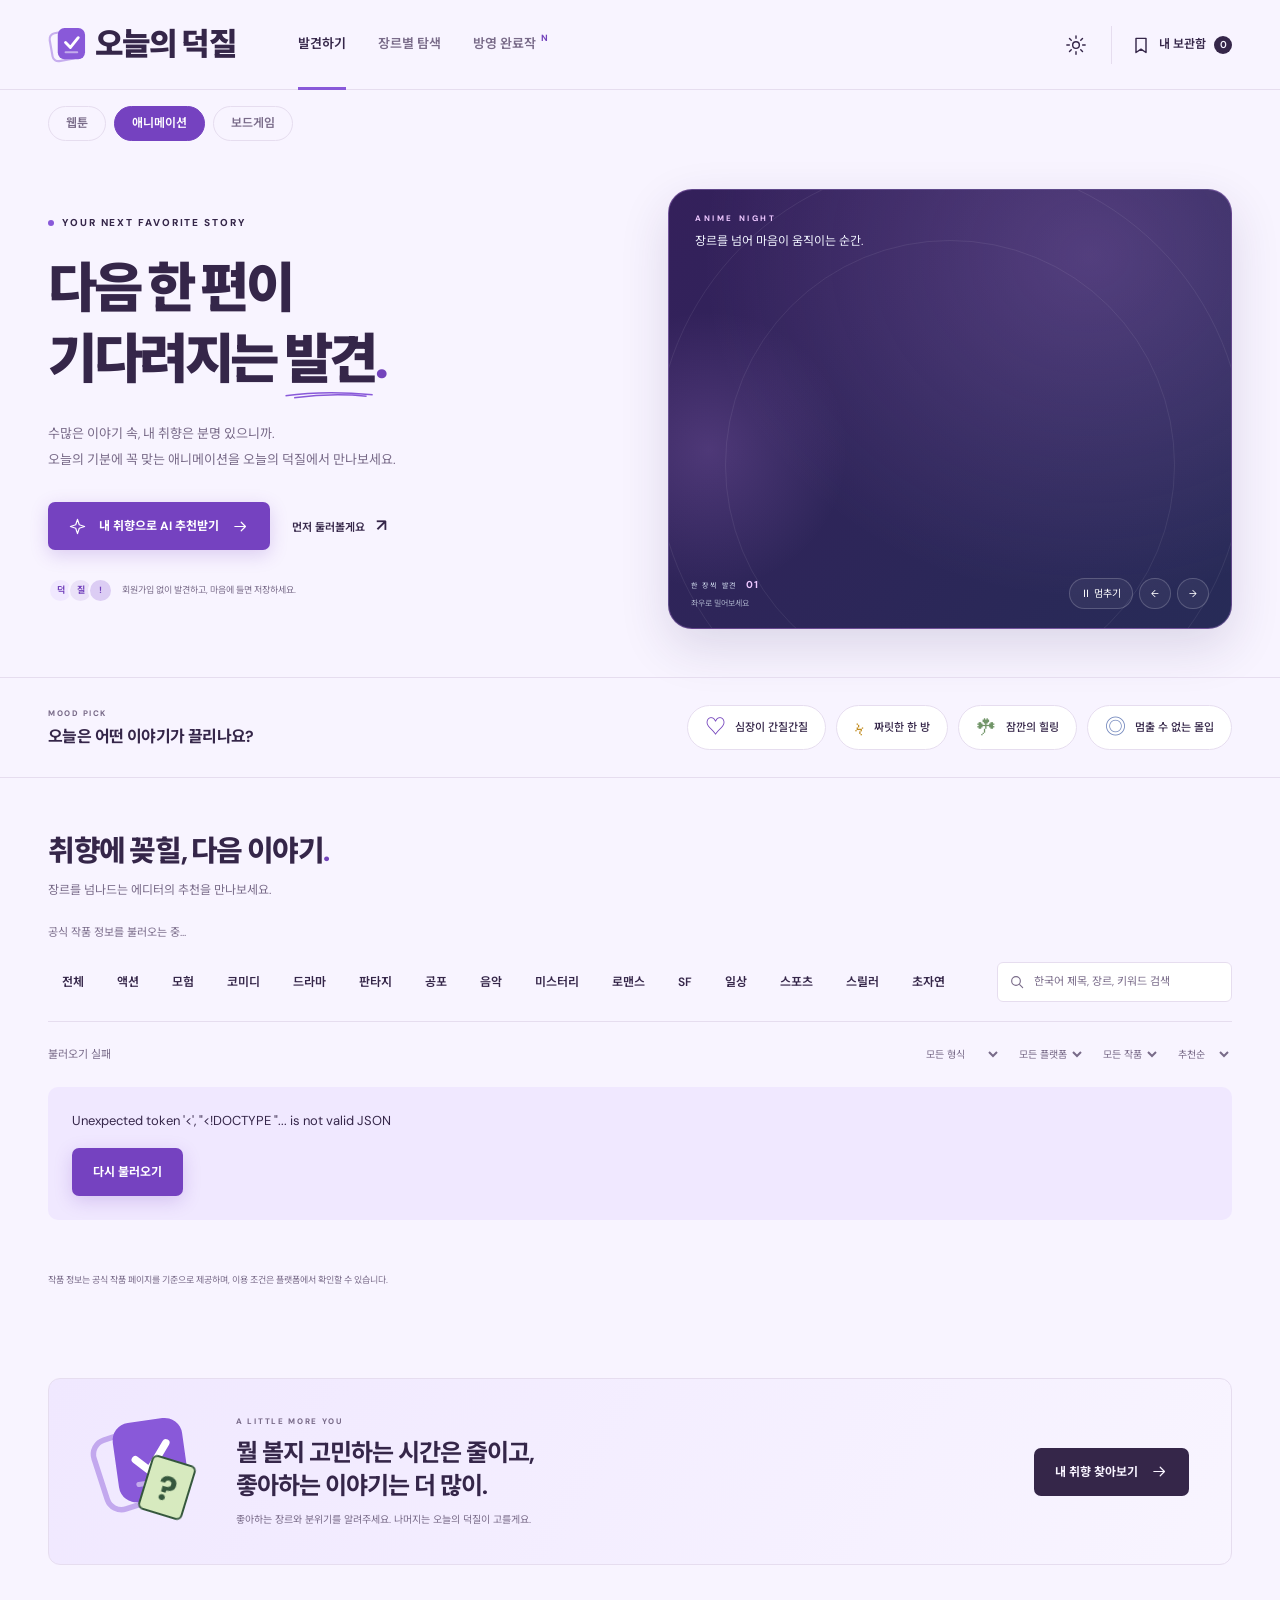
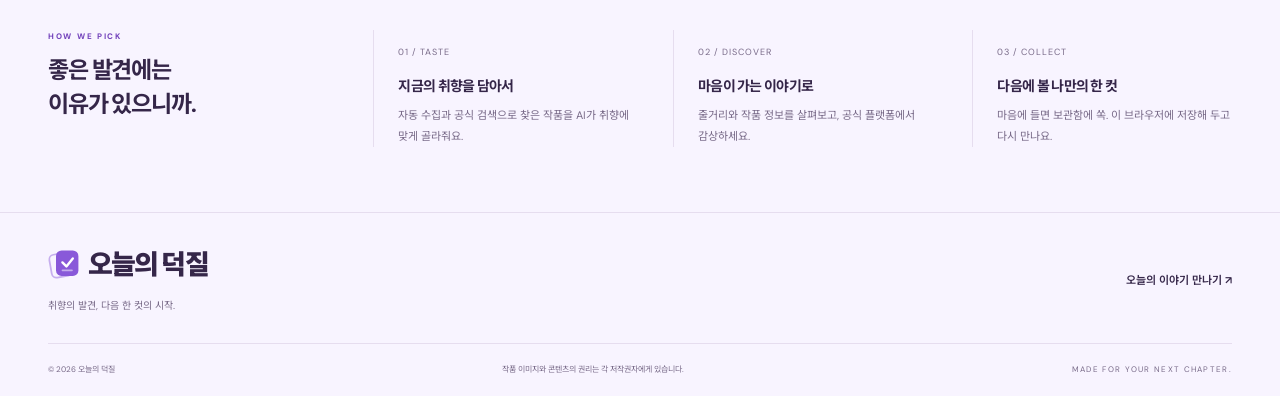
==== anime/index.html @ 4e6d6e62 "feat: launch ToonPick discovery and remove anime intro copy" ====
<!doctype html>
<html lang="ko">
  <head>
    <meta charset="UTF-8" />
    <meta name="viewport" content="width=device-width, initial-scale=1.0" />
    <meta name="theme-color" content="#f7f7f2" />
    <meta
      name="description"
      content="장르와 분위기에 맞는 애니메이션을 발견하세요. TV 시리즈·극장판 탐색과 AI 추천, 시즌 정보와 나만의 보관함까지."
    />
    <title>오늘의 덕질 — 애니메이션 추천</title>
    <link rel="icon" href="/assets/favicon.svg?v=cards" type="image/svg+xml" />
    <link rel="preconnect" href="https://fonts.googleapis.com" />
    <link rel="preconnect" href="https://fonts.gstatic.com" crossorigin />
    <link
      href="https://fonts.googleapis.com/css2?family=DM+Sans:wght@400..1000&family=Noto+Sans+KR:wght@400..900&display=swap"
      rel="stylesheet"
    />
    <link rel="stylesheet" href="/css/style.css" />
    <link rel="stylesheet" href="/css/dark-mode.css" />
    <link rel="stylesheet" href="/css/recommendation.css" />
    <link rel="stylesheet" href="/css/experience.css" />
    <script src="/js/anime.js" defer></script>
    <script src="/js/storage.js" defer></script>
    <script src="/js/api.js" defer></script>
    <script src="/js/experience.js" defer></script>
    <script src="/js/app.js" defer></script>
  </head>
  <body class="anime-page">
    <a class="skip-link" href="#featured">작품 목록으로 바로가기</a>
    <svg
      class="svg-library"
      aria-hidden="true"
      xmlns="http://www.w3.org/2000/svg"
    >
      <symbol id="icon-brand" viewBox="0 0 40 40">
        <rect x="3" y="7" width="26" height="29" rx="6" transform="rotate(-10 16 21.5)" fill="none" stroke="currentColor" stroke-width="2.2" opacity=".45" />
        <rect x="10" y="3" width="28" height="32" rx="7" fill="currentColor" />
        <path d="m18 18 5 5 8-10" fill="none" stroke="#fff" stroke-width="3" stroke-linecap="round" stroke-linejoin="round" />
        <path d="M18 28h12" fill="none" stroke="#fff" stroke-width="2" stroke-linecap="round" opacity=".5" />
      </symbol>
      <symbol id="icon-arrow" viewBox="0 0 24 24">
        <path d="M4 12h15m-6-6 6 6-6 6" />
      </symbol>
      <symbol id="icon-search" viewBox="0 0 24 24">
        <circle cx="10.5" cy="10.5" r="6.5" />
        <path d="m16 16 4.5 4.5" />
      </symbol>
      <symbol id="icon-bookmark" viewBox="0 0 24 24">
        <path d="M6 4h12v17l-6-4-6 4Z" />
      </symbol>
      <symbol id="icon-sun" viewBox="0 0 24 24">
        <circle cx="12" cy="12" r="4" />
        <path
          d="M12 1v3m0 16v3M1 12h3m16 0h3M4.2 4.2l2.1 2.1m11.4 11.4 2.1 2.1M4.2 19.8l2.1-2.1M17.7 6.3l2.1-2.1"
        />
      </symbol>
      <symbol id="icon-close" viewBox="0 0 24 24">
        <path d="m6 6 12 12M6 18 18 6" />
      </symbol>
      <symbol id="icon-spark" viewBox="0 0 24 24">
        <path d="m12 2 2.5 7.5L22 12l-7.5 2.5L12 22l-2.5-7.5L2 12l7.5-2.5Z" />
      </symbol>
    </svg>
    <header class="navbar" id="navbar">
      <div class="container nav-container">
        <a href="#hero" class="brand-logo" aria-label="오늘의 덕질 홈"
          ><svg class="brand-mark" viewBox="0 0 40 40" aria-hidden="true" focusable="false"><use href="#icon-brand" /></svg>오늘의 덕질</a
        >
        <nav class="nav-menu" id="navMenu" aria-label="주 메뉴">
          <a href="#featured" class="nav-link active" data-view="all"
            >발견하기</a
          >
          <a href="#featured" class="nav-link" data-view="genre">장르별 탐색</a>
          <a href="#featured" class="nav-link" data-view="finished"
            >방영 완료작 <span class="nav-new">N</span></a
          >
        </nav>
        <div class="nav-actions">
          <button
            class="btn-icon theme-toggle"
            id="themeToggleBtn"
            type="button"
            aria-label="다크 모드 전환"
            title="테마 전환"
          >
            <svg class="icon" id="themeIcon"><use href="#icon-sun" /></svg>
          </button>
          <button class="saved-button" id="savedPlansBtn" type="button">
            <svg class="icon"><use href="#icon-bookmark" /></svg
            ><span>내 보관함</span
            ><span id="savedCountBadge" class="saved-count">0</span>
          </button>
        </div>
      </div>
    </header>
    <nav class="container content-switch" aria-label="추천 분야">
      <a href="/" class="content-link">웹툰</a>
      <a href="/anime" class="content-link active" aria-current="page">애니메이션</a>
      <a href="/boardgames" class="content-link">보드게임</a>
    </nav>
    <main>
      <section
        class="container hero-section"
        id="hero"
        aria-labelledby="heroTitle"
      >
        <div class="hero-copy">
          <div class="eyebrow">
            <span class="small-dot"></span> YOUR NEXT FAVORITE STORY
          </div>
          <h1 id="heroTitle">
            다음 한 편이<br />기다려지는
            <span class="word-highlight"
              >발견<svg viewBox="0 0 180 15" aria-hidden="true">
                <path d="M3 9Q80-2 175 7M20 13Q95 3 163 10" /></svg></span
            ><span class="orange">.</span>
          </h1>
          <p class="hero-desc">
            수많은 이야기 속, 내 취향은 분명 있으니까.<br />오늘의 기분에 꼭
            맞는 애니메이션을 오늘의 덕질에서 만나보세요.
          </p>
          <div class="hero-cta-group">
            <button class="btn btn-primary" type="button" data-preferences>
              <svg class="icon"><use href="#icon-spark" /></svg> 내 취향으로 AI
              추천받기 <svg class="icon"><use href="#icon-arrow" /></svg>
            </button>
            <a class="text-link" href="#featured"
              >먼저 둘러볼게요 <span>↗</span></a
            >
          </div>
          <div class="hero-note">
            <span class="mini-avatars"><i>덕</i><i>질</i><i>!</i></span
            ><span>회원가입 없이 발견하고, 마음에 들면 저장하세요.</span>
          </div>
        </div>
        <div class="hero-art" aria-label="다양한 장르의 애니메이션 큐레이션">
          <span class="art-orbit orbit-one"></span
          ><span class="art-orbit orbit-two"></span>
          <div class="hero-stage-heading"><span class="hero-category" id="heroCategory">DISCOVER SOMETHING NEW</span><p id="heroTagline"></p></div>
          <div class="hero-deck" aria-live="off" role="group"></div>
          <div class="hero-controls"><span class="hero-slide-caption" aria-hidden="true">한 장씩 발견 <b id="heroSlideNumber">01</b><small>좌우로 밀어보세요</small></span><div><button type="button" id="heroPlay" aria-pressed="false">Ⅱ 멈추기</button><button type="button" id="heroPrevious" aria-label="이전 작품 한 장 보기">←</button><button type="button" id="heroNext" aria-label="다음 작품 한 장 보기">→</button></div></div>
        </div>
      </section>
      <section class="mood-section" aria-labelledby="moodTitle">
        <div class="container mood-container">
          <div>
            <span class="section-kicker">MOOD PICK</span>
            <h2 id="moodTitle">오늘은 어떤 이야기가 끌리나요?</h2>
          </div>
          <div class="mood-options" id="moodOptions">
            <button
              class="mood-chip"
              type="button"
              data-mood="설레는"
              aria-pressed="false"
            >
              <span>♡</span> 심장이 간질간질
            </button>
            <button
              class="mood-chip"
              type="button"
              data-mood="짜릿한"
              aria-pressed="false"
            >
              <span>ϟ</span> 짜릿한 한 방
            </button>
            <button
              class="mood-chip"
              type="button"
              data-mood="힐링"
              aria-pressed="false"
            >
              <span>☘</span> 잠깐의 힐링
            </button>
            <button
              class="mood-chip"
              type="button"
              data-mood="몰입되는"
              aria-pressed="false"
            >
              <span>◎</span> 멈출 수 없는 몰입
            </button>
          </div>
        </div>
      </section>
      <section
        class="container catalog-section"
        id="featured"
        aria-labelledby="catalogTitle"
      >
        <div class="section-heading">
          <div>
            <h2 id="catalogTitle">
              취향에 꽂힐, 다음 이야기<span class="orange">.</span>
            </h2>
            <p id="resultSummary">
              장르를 넘나드는 에디터의 추천을 만나보세요.
            </p>
          </div>
          <span class="editor-label" hidden
            ><svg class="icon"><use href="#icon-spark" /></svg
            ><span id="recommendationLabel"></span></span
          >
        </div>
        <p id="collectionStatus" class="collection-status" role="status">
          공식 작품 정보를 불러오는 중…
        </p>
        <div class="catalog-toolbar">
          <div
            class="genre-tabs"
            id="genreTabs"
            role="group"
            aria-label="장르 필터"
          >
            <button
              type="button"
              data-genre="전체"
              aria-pressed="true"
              class="genre-tab active"
            >
              전체
            </button>
            <button
              type="button"
              data-genre="판타지"
              aria-pressed="false"
              class="genre-tab"
            >
              판타지
            </button>
            <button
              type="button"
              data-genre="로맨스"
              aria-pressed="false"
              class="genre-tab"
            >
              로맨스
            </button>
            <button
              type="button"
              data-genre="무협"
              aria-pressed="false"
              class="genre-tab"
            >
              무협
            </button>
            <button
              type="button"
              data-genre="스릴러"
              aria-pressed="false"
              class="genre-tab"
            >
              스릴러
            </button>
            <button
              type="button"
              data-genre="일상"
              aria-pressed="false"
              class="genre-tab"
            >
              일상
            </button>
            <button
              type="button"
              data-genre="드라마"
              aria-pressed="false"
              class="genre-tab"
            >
              드라마
            </button>
            <button
              type="button"
              data-genre="스포츠"
              aria-pressed="false"
              class="genre-tab"
            >
              스포츠
            </button>
          </div>
          <form class="search-form" id="searchForm" role="search">
            <svg class="icon"><use href="#icon-search" /></svg
            ><label class="sr-only" for="searchInput"
              >한국어 제목, 장르, 키워드 검색</label
            ><input
              id="searchInput"
              type="search"
              placeholder="한국어 제목, 장르, 키워드 검색"
              maxlength="100"
              autocomplete="off"
            /><button type="submit" class="sr-only">검색</button>
          </form>
        </div>
        <div class="catalog-meta">
          <div class="filter-summary">
            <span id="resultCount" role="status">작품을 불러오는 중</span
            ><span id="activeFilter" class="active-filter" hidden></span
            ><button id="resetBtn" class="reset-button" type="button" hidden>
              초기화 ↺
            </button>
          </div>
          <div class="select-group"><label class="sr-only" for="formatSelect">작품 형식</label><select id="formatSelect"><option value="전체">모든 형식</option><option value="TV">TV 시리즈</option><option value="MOVIE">극장판</option><option value="ONA">웹 애니메이션</option><option value="OVA">OVA</option><option value="SPECIAL">스페셜</option><option value="TV_SHORT">단편 TV</option></select>
            <label class="sr-only" for="platformSelect">플랫폼</label
            ><select id="platformSelect">
              <option value="전체">모든 플랫폼</option>
            </select>
            <label class="sr-only" for="statusSelect">방영 상태</label
            ><select id="statusSelect">
              <option value="전체">모든 작품</option>
              <option value="연재">방영 중</option>
              <option value="완결">방영 완료</option>
              <option value="휴재">휴방 작품</option><option value="방영예정">방영 예정</option><option value="중단">제작 중단</option></select
            ><label class="sr-only" for="sortSelect">정렬 기준</label
            ><select id="sortSelect">
              <option value="editor">추천순</option>
              <option value="favorites">인기순</option>
              <option value="title">가나다순</option>
            </select>
          </div>
        </div>
        <div id="alertContainer" class="alert-box" role="alert" hidden>
          <p id="alertMessage"></p>
          <button id="retryBtn" class="btn btn-primary" type="button">
            다시 불러오기
          </button>
        </div>
        <div class="webtoon-grid" id="resultContainer" aria-busy="true">
          <div class="catalog-loading">
            좋은 이야기를 고르고 있어요<span class="loading-dots">...</span>
          </div>
        </div>
        <div id="emptyState" class="empty-state" hidden>
          <span>⌕</span>
          <h3>아직 찾는 이야기가 없네요</h3>
          <p>다른 키워드나 조금 더 넓은 취향으로 찾아보세요.</p>
          <button class="btn btn-outline" id="emptyResetBtn" type="button">
            전체 작품 보기 <svg class="icon"><use href="#icon-arrow" /></svg>
          </button>
        </div>
        <div class="load-more">
          <button id="loadMoreBtn" class="btn btn-outline" type="button" hidden>
            작품 더 보기
          </button>
        </div>
        <p class="catalog-footnote" id="catalogFootnote">
          작품 정보는 공식 작품 페이지를 기준으로 제공하며, 이용 조건은
          플랫폼에서 확인할 수 있습니다.
        </p>
      </section>
      <section class="container preference-banner" id="planner">
        <div class="banner-illustration" aria-hidden="true">
          <svg class="brand-mark" viewBox="0 0 40 40" aria-hidden="true" focusable="false"><use href="#icon-brand" /></svg><i>?</i>
        </div>
        <div class="banner-copy">
          <span class="section-kicker">A LITTLE MORE YOU</span>
          <h2>
            뭘 볼지 고민하는 시간은 줄이고,<br />좋아하는 이야기는 더 많이.
          </h2>
          <p>좋아하는 장르와 분위기를 알려주세요. 나머지는 오늘의 덕질이 고를게요.</p>
        </div>
        <button class="btn btn-dark" type="button" data-preferences>
          내 취향 찾아보기 <svg class="icon"><use href="#icon-arrow" /></svg>
        </button>
      </section>
      <section class="container guide-section" id="guide">
        <div class="guide-intro">
          <span class="section-kicker">HOW WE PICK</span>
          <h2>좋은 발견에는<br />이유가 있으니까.</h2>
        </div>
        <div class="guide-item">
          <span>01 / TASTE</span>
          <h3>지금의 취향을 담아서</h3>
          <p>
            자동 수집과 공식 검색으로 찾은 작품을 AI가 취향에 맞게 골라줘요.
          </p>
        </div>
        <div class="guide-item">
          <span>02 / DISCOVER</span>
          <h3>마음이 가는 이야기로</h3>
          <p>줄거리와 작품 정보를 살펴보고, 공식 플랫폼에서 감상하세요.</p>
        </div>
        <div class="guide-item">
          <span>03 / COLLECT</span>
          <h3>다음에 볼 나만의 한 컷</h3>
          <p>마음에 들면 보관함에 쏙. 이 브라우저에 저장해 두고 다시 만나요.</p>
        </div>
      </section>
    </main>
    <footer class="footer">
      <div class="container footer-top">
        <div>
          <a class="brand-logo" href="#hero"
            ><svg class="brand-mark" viewBox="0 0 40 40" aria-hidden="true" focusable="false"><use href="#icon-brand" /></svg>오늘의 덕질</a
          >
          <p>취향의 발견, 다음 한 컷의 시작.</p>
        </div>
        <a href="#featured" class="text-link">오늘의 이야기 만나기 ↗</a>
      </div>
      <div class="container footer-bottom">
        <span>© 2026 오늘의 덕질</span
        ><span>작품 이미지와 콘텐츠의 권리는 각 저작권자에게 있습니다.</span
        ><span>MADE FOR YOUR NEXT CHAPTER.</span>
      </div>
    </footer>
    <dialog class="modal-box" id="detailModal" aria-labelledby="detailTitle">
      <button
        class="modal-close btn-icon"
        type="button"
        data-close
        aria-label="상세 정보 닫기"
      >
        <svg class="icon"><use href="#icon-close" /></svg>
      </button>
      <div id="detailContent"></div>
    </dialog>
    <dialog
      class="modal-box saved-modal"
      id="savedModal"
      aria-labelledby="savedTitle"
    >
      <div class="modal-header">
        <div>
          <span class="section-kicker orange">YOUR COLLECTION</span>
          <h2 id="savedTitle">내가 고른 이야기</h2>
        </div>
        <button
          class="btn-icon"
          id="modalCloseBtn"
          type="button"
          data-close
          aria-label="보관함 닫기"
        >
          <svg class="icon"><use href="#icon-close" /></svg>
        </button>
      </div>
      <p class="modal-description">
        다음에 만날 이야기를 이 브라우저에 모아두세요.
      </p>
      <div id="savedPlansList"></div>
    </dialog>
    <dialog
      class="modal-box preference-modal"
      id="preferenceModal"
      aria-labelledby="preferenceTitle"
    >
      <div class="modal-header">
        <span class="section-kicker orange">LET'S FIND YOUR PICK</span
        ><button
          class="btn-icon"
          type="button"
          data-close
          aria-label="취향 선택 닫기"
        >
          <svg class="icon"><use href="#icon-close" /></svg>
        </button>
      </div>
      <h2 id="preferenceTitle">
        어떤 이야기를 좋아하세요<span class="orange">?</span>
      </h2>
      <p class="modal-description">
        지금 끌리는 취향을 골라주세요. 언제든 바꿀 수 있어요.
      </p>
      <form id="travelForm">
        <div class="recommendation-count">
          <label for="recommendationCount"
            >추천받을 작품 수 <span>1~18개 · 기본 6개</span></label
          >
          <input
            id="recommendationCount"
            name="count"
            type="number"
            min="1"
            max="18"
            step="1"
            value="6"
            inputmode="numeric"
            required
            aria-describedby="countHint"
          />
          <p id="countHint">
            선택한 개수만큼 취향에 맞는 작품을 고르고 같은 시리즈의 시즌 중복을 줄입니다.
          </p>
        </div>
        <fieldset><legend>작품 형식 <span>선택하지 않으면 전체</span></legend><div class="preference-options" id="preferenceFormats"></div></fieldset><fieldset><legend>찾아볼 감상 서비스</legend><div class="preference-options" id="preferencePlatforms"></div></fieldset>
        <fieldset>
          <legend>
            <b>01</b> 좋아하는 장르 <span>여러 개 선택 가능</span>
          </legend>
          <div class="preference-options" id="preferenceGenres"></div>
        </fieldset>
        <fieldset>
          <legend><b>02</b> 오늘 읽고 싶은 분위기</legend>
          <div class="preference-options">
            <label
              ><input type="radio" name="mood" value="전체" checked /><span
                >어떤 분위기든</span
              ></label
            ><label
              ><input type="radio" name="mood" value="설레는" /><span
                >♡ 설레는</span
              ></label
            ><label
              ><input type="radio" name="mood" value="짜릿한" /><span
                >ϟ 짜릿한</span
              ></label
            ><label
              ><input type="radio" name="mood" value="힐링" /><span
                >☘ 힐링</span
              ></label
            ><label
              ><input type="radio" name="mood" value="몰입되는" /><span
                >◎ 몰입되는</span
              ></label
            ><label
              ><input type="radio" name="mood" value="유쾌한" /><span
                >☺ 유쾌한</span
              ></label
            ><label
              ><input type="radio" name="mood" value="뭉클한" /><span
                >✧ 뭉클한</span
              ></label
            >
          </div>
        </fieldset>
        <fieldset>
          <legend><b>03</b> 연재를 기다리는 것도 괜찮나요?</legend>
          <div class="preference-options">
            <label
              ><input type="radio" name="status" value="전체" checked /><span
                >모든 작품이 좋아요</span
              ></label
            ><label
              ><input type="radio" name="status" value="완결" /><span
                >방영 완료작만 볼래요</span
              ></label
            >
          </div>
        </fieldset>
        <div class="preference-notes">
          <label for="preferenceNotes"
            >취향을 조금 더 알려주세요 <span>선택</span></label
          >
          <textarea
            id="preferenceNotes"
            name="notes"
            maxlength="600"
            rows="3"
            placeholder="좋아했던 작품이나 원하는 전개를 적어주세요. 예: 유쾌하지만 인물의 성장이 뚜렷한 이야기가 좋아요."
          ></textarea>
        </div>
        <p id="preferenceError" class="form-error" role="alert" hidden></p>
        <div
          id="recommendationStatus"
          class="recommendation-status"
          role="status"
          aria-live="polite"
          hidden
        >
          <div class="recommendation-status-heading">
            <span class="recommendation-spinner" aria-hidden="true"></span
            ><strong>AI가 다음 이야기를 고르고 있어요</strong
            ><span id="recommendationElapsed" aria-hidden="true">0초</span>
          </div>
          <p id="recommendationStage">
            선택한 플랫폼의 작품 정보를 확인하고 있어요.
          </p>
          <div class="recommendation-activity" aria-hidden="true">
            <span></span>
          </div>
          <p class="recommendation-wait-note">
            작품 정보 조회와 AI 분석으로 잠시 걸릴 수 있어요. 이 창을 닫아도
            추천은 계속됩니다.
          </p>
        </div>
        <button class="btn btn-primary" type="submit" id="submitBtn">
          AI로 내 취향 추천받기
          <svg class="icon"><use href="#icon-arrow" /></svg>
        </button>
        <p class="preference-note">라프텔·넷플릭스 한국 공식 목록을 기준으로 추천합니다. 시즌·더빙판·플랫폼별 항목을 포함합니다. 현재 재생 가능 여부와 이용 연령은 각 서비스에서 확인해주세요. 취향과 요청사항은 AI에 전달됩니다.</p>
      </form>
    </dialog>
    <dialog id="recommendationExperience" class="pick-loading" aria-labelledby="pickLoadingTitle" aria-describedby="pickLoadingNote">
      <div class="pick-loading-top">
        <span class="pick-loading-brand"><svg class="brand-mark" viewBox="0 0 40 40" aria-hidden="true" focusable="false"><use href="#icon-brand" /></svg>오늘의 덕질</span>
        <button type="button" class="pick-minimize" data-recommendation-minimize autofocus aria-label="로딩 팝업 작게 보기">작게 보기 <span aria-hidden="true">↘</span></button>
      </div>
      <div class="pick-scene" aria-hidden="true">
        <div class="pick-scene-webtoon" data-loading-scene="webtoon" hidden>
          <span class="comic-burst">두근!</span>
          <div class="comic-panel comic-panel-one"><span>01 / A NEW WORLD</span><svg viewBox="0 0 140 180"><circle cx="95" cy="42" r="24" fill="#ffda77"/><path d="M0 140 48 66 89 126 115 84 140 130V180H0Z" fill="#32645b"/><path d="M0 164 60 113 100 155 140 130V180H0Z" fill="#183e39"/><path d="m60 180 16-40 10 40" fill="#f7f0d9"/><path d="M72 115v34m-6-26 6-8 6 8" stroke="#f7f0d9" stroke-width="5"/></svg><b>새로운 세계</b></div>
          <div class="comic-panel comic-panel-two"><span>02 / FALL IN LOVE</span><svg viewBox="0 0 140 180"><path d="M0 115 140 55M0 155l140-60" stroke="#fbcfb7" stroke-width="28"/><path d="M26 180v-37c0-24 27-33 43-12 16-21 43-12 43 12v37" fill="#293d40"/><ellipse cx="69" cy="98" rx="29" ry="35" fill="#f5bc97"/><path d="M40 103c-9-43 16-62 40-46 20-2 27 25 18 51L86 81c-15 13-30 9-43 29Z" fill="#293d40"/><path d="m56 104 5-2m18 0 5 2" stroke="#293d40" stroke-width="3"/><path d="M64 119q6 5 12 0" fill="none" stroke="#b65b50" stroke-width="2"/></svg><b>취향 저격 예감</b></div>
          <div class="comic-panel comic-panel-three"><span>03 / THE ADVENTURE</span><svg viewBox="0 0 140 180"><path d="M0 0h140v180H0Z" fill="#29384d"/><path d="m70 85 65-70-24 84 29 50-67-20L0 165l25-68L0 36Z" fill="#f8cf65"/><path d="m79 38-28 66h24l-14 49 43-76H78Z" fill="#ed6544"/></svg><b>다음 컷이 궁금해</b></div>
          <span class="comic-bubble">이번엔 어떤 이야기?</span>
          <span class="comic-spark">✳</span>
        </div>
        <div class="pick-scene-anime" data-loading-scene="anime" hidden>
          <div class="anime-orbit anime-orbit-one"></div><div class="anime-orbit anime-orbit-two"></div>
          <span class="anime-star anime-star-one">✦</span><span class="anime-star anime-star-two">✧</span><span class="anime-star anime-star-three">✦</span>
          <div class="anime-comet"></div>
          <div class="anime-frame"><span class="anime-frame-label">오늘의 덕질 PRESENTS</span><div class="anime-sun"></div><div class="anime-horizon"></div><div class="anime-person"></div><b>NEXT<br>EPISODE<span>새로운 세계가 열리는 순간</span></b><span class="anime-timecode">▶ YOUR NEXT FAVORITE</span></div>
          <span class="anime-ticket">취향 상영관<br><b>ADMIT ONE</b></span>
        </div>
        <div class="pick-scene-boardgame" data-loading-scene="boardgame" hidden>
          <div class="board-orbit"></div>
          <div class="board-hand"><div class="board-card board-card-one"><span>01</span><b>✦</b><small>STRATEGY</small></div><div class="board-card board-card-two"><span>02</span><b>✳</b><small>TOGETHER</small></div><div class="board-card board-card-three"><span>03</span><b>◆</b><small>ONE MORE</small></div></div>
          <div class="board-die"><i></i><i></i><i></i><i></i><i></i></div>
          <div class="board-pawn"></div><div class="board-chip board-chip-one"></div><div class="board-chip board-chip-two"></div>
          <span class="board-callout">다음 한 판은?</span>
        </div>
      </div>
      <div class="pick-loading-copy">
        <p class="pick-eyebrow" id="pickLoadingEyebrow">FIND YOUR NEXT FAVORITE</p>
        <h2 id="pickLoadingTitle"><span>다음 최애를</span><span>만나는 중<span class="pick-title-dot">.</span></span></h2>
        <p class="pick-loading-message" id="pickLoadingMessage" role="status" aria-live="polite" aria-atomic="true"></p>
        <div class="pick-loading-meta"><span class="pick-live"><i aria-hidden="true"></i>AI 추천 진행 중</span><span id="pickLoadingCount"></span><span id="pickLoadingElapsed" aria-hidden="true">0초 경과</span></div>
        <div class="pick-signal" aria-hidden="true"><i></i><i></i><i></i><i></i><i></i><i></i><i></i><i></i><i></i><i></i><i></i><i></i></div>
        <p id="pickLoadingNote">AI 응답을 기다리고 있어요. 완료되면 추천 결과로 이동해요.</p>
      </div>
      <div class="pick-loading-bottom"><button type="button" id="pickMotionToggle" aria-pressed="false">Ⅱ 애니메이션 멈추기</button><span>작게 봐도 추천은 계속돼요</span></div>
    </dialog>
    <div id="recommendationFloating" class="recommendation-floating" hidden>
      <button
        type="button"
        data-recommendation-open
        aria-label="진행 중인 AI 추천 확인"
      >
        <span class="recommendation-spinner" aria-hidden="true"></span
        ><span
          ><span id="recommendationFloatingLabel">AI 추천 진행 중</span> <b id="recommendationFloatingElapsed">0초</b></span
        ><span aria-hidden="true">↗</span>
      </button>
    </div>
    <div
      id="toastContainer"
      class="toast-container"
      role="status"
      aria-live="polite"
      aria-atomic="true"
    ></div>
  </body>
</html>
---- css/style.css ----
:root {
  color-scheme: light;
  --page: #f7f7f2;
  --surface: #fff;
  --ink: #202422;
  --muted: #696e66;
  --line: #e1e3da;
  --orange: #f15a34;
  --orange-text: #c44121;
  --soft: #fff0e8;
  --navy: #243b3c;
  --font: "DM Sans", "Noto Sans KR", sans-serif;
}
.content-switch {
  display: flex;
  gap: 8px;
  padding-top: 16px;
  padding-bottom: 0;
}
.content-link {
  border: 1px solid var(--line);
  padding: 7px 17px;
  border-radius: 100px;
  color: var(--muted);
  font-size: 12px;
  font-weight: 600;
}
.content-link.active {
  background: var(--ink);
  color: var(--surface);
  border-color: var(--ink);
}
.anime-page .hero-art {
  background-color: #303d58;
}
.anime-page .hero-cover span {
  max-width: 100%;
  overflow: hidden;
  white-space: nowrap;
  text-overflow: ellipsis;
}
.anime-information {
  border: 1px solid var(--line);
  background: var(--surface);
  padding: 18px;
  border-radius: 10px;
  color: var(--muted);
  font-size: 12px;
  line-height: 1.9;
}
.anime-page .platform-directory {
  display: block;
}
.boardgame-page .platform-directory {
  display: block;
}
.boardgame-page .hero-art {
  background-color: #343d2b;
}
.boardgame-page .card-art img,
.boardgame-page .hero-cover img,
.boardgame-page .detail-cover,
.boardgame-page .saved-row img {
  object-fit: contain;
}
.boardgame-filters {
  display: flex;
  flex-wrap: wrap;
  gap: 10px;
}
.boardgame-filters label {
  display: flex;
  flex-direction: column;
  gap: 6px;
  color: var(--muted);
  font-size: 11px;
}
.boardgame-filters select {
  color: var(--ink);
  background: var(--surface);
  border: 1px solid var(--line);
  border-radius: 6px;
  padding: 9px 12px;
  font-size: 12px;
  max-width: 100%;
}
.boardgame-page .catalog-meta {
  flex-wrap: wrap;
  gap: 12px;
}
.anime-information a {
  color: var(--orange-text);
  text-decoration: underline;
}
.anime-original {
  color: var(--muted);
  font-size: 11px;
  overflow-wrap: anywhere;
}
* {
  box-sizing: border-box;
}
html {
  scroll-behavior: smooth;
  scroll-padding-top: 110px;
}
body {
  margin: 0;
  background: var(--page);
  color: var(--ink);
  font-family: var(--font);
  font-size: 14px;
  line-height: 1.6;
  word-break: keep-all;
}
button,
input,
select {
  font: inherit;
}
button,
a,
input,
select {
  -webkit-tap-highlight-color: transparent;
}
button,
a {
  touch-action: manipulation;
}
button {
  cursor: pointer;
  color: inherit;
  background: none;
  border: 0;
}
button:disabled {
  cursor: wait;
  opacity: 0.6;
}
a {
  color: inherit;
  text-decoration: none;
}
img {
  display: block;
  max-width: 100%;
  object-fit: cover;
}
h1,
h2,
h3,
p {
  margin: 0;
}
h1,
h2,
h3 {
  line-height: 1.35;
  letter-spacing: -0.05em;
}
button:focus-visible,
a:focus-visible,
input:focus-visible,
select:focus-visible {
  outline: 3px solid var(--orange);
  outline-offset: 5px;
}
[hidden] {
  display: none !important;
}
::selection {
  background: #ffb99e;
  color: #202422;
}
.container {
  width: min(1280px, calc(100% - 96px));
  margin-inline: auto;
}
.icon {
  width: 20px;
  height: 20px;
  fill: none;
  stroke: currentColor;
  stroke-width: 1.7;
  stroke-linecap: round;
  stroke-linejoin: round;
  flex-shrink: 0;
}
.svg-library {
  position: absolute;
  width: 0;
  height: 0;
  overflow: hidden;
}
.sr-only {
  position: absolute;
  width: 1px;
  height: 1px;
  margin: -1px;
  padding: 0;
  border: 0;
  overflow: hidden;
  clip: rect(0, 0, 0, 0);
  white-space: nowrap;
}
.skip-link {
  position: fixed;
  top: -80px;
  left: 16px;
  background: var(--ink);
  color: var(--surface);
  padding: 12px 24px;
  z-index: 100;
}
.skip-link:focus {
  top: 8px;
}
.orange {
  color: var(--orange-text);
}
.small-dot {
  width: 6px;
  height: 6px;
  display: inline-block;
  background: var(--orange);
  border-radius: 50%;
}
.section-kicker {
  display: block;
  font-size: 10px;
  letter-spacing: 1.7px;
  font-weight: 800;
  margin-bottom: 10px;
}
.navbar {
  height: 90px;
  border-bottom: 1px solid var(--line);
  background: var(--page);
  position: sticky;
  top: 0;
  z-index: 10;
}
.nav-container {
  display: flex;
  align-items: center;
  height: 100%;
  gap: 62px;
}
.brand-logo {
  display: inline-flex;
  align-items: center;
  font-size: 31px;
  font-weight: 1000;
  letter-spacing: -1.9px;
  line-height: 1;
  white-space: nowrap;
}
.brand-mark {
  color: var(--orange);
  font-weight: 500;
  font-size: 39px;
  margin-right: 8px;
  line-height: 1;
}
.brand-dot {
  color: var(--orange);
}
.nav-menu {
  display: flex;
  align-items: center;
  gap: 32px;
}
.nav-link {
  height: 90px;
  display: flex;
  align-items: center;
  font-size: 13px;
  font-weight: 600;
  color: var(--muted);
  position: relative;
  white-space: nowrap;
}
.nav-link:hover,
.nav-link.active {
  color: var(--ink);
}
.nav-link.active:after {
  content: "";
  height: 3px;
  position: absolute;
  bottom: 0;
  left: 0;
  right: 0;
  background: var(--orange);
}
.nav-new {
  font-size: 9px;
  color: var(--orange-text);
  margin-left: 5px;
  font-weight: 800;
  margin-top: -12px;
}
.nav-actions {
  display: flex;
  align-items: center;
  gap: 17px;
  margin-left: auto;
}
.btn-icon {
  height: 36px;
  width: 36px;
  display: inline-grid;
  place-items: center;
  border-radius: 50%;
  flex-shrink: 0;
}
.btn-icon:hover {
  background: var(--line);
}
.saved-button {
  display: flex;
  align-items: center;
  gap: 8px;
  font-size: 12px;
  font-weight: 600;
  padding: 9px 0 9px 19px;
  border-left: 1px solid var(--line);
  white-space: nowrap;
}
.saved-count {
  background: var(--ink);
  color: var(--page);
  font-size: 10px;
  min-width: 18px;
  height: 18px;
  display: grid;
  place-items: center;
  border-radius: 50%;
}
.hero-section {
  display: grid;
  grid-template-columns: 1.05fr 1fr;
  gap: 28px;
  padding-top: 48px;
  padding-bottom: 48px;
  align-items: center;
}
.hero-copy {
  padding: 15px 0;
}
.eyebrow {
  display: flex;
  align-items: center;
  gap: 8px;
  font-size: 10px;
  font-weight: 800;
  letter-spacing: 1.9px;
  margin-bottom: 23px;
}
h1 {
  font-size: clamp(39px, 4.2vw, 59px);
  font-weight: 900;
  line-height: 1.32;
  letter-spacing: -3.4px;
}
.word-highlight {
  position: relative;
  display: inline-block;
  z-index: 0;
}
.word-highlight svg {
  position: absolute;
  left: 0;
  bottom: -6px;
  width: 100%;
  height: 14px;
  stroke: var(--orange);
  stroke-width: 3;
  fill: none;
  z-index: -1;
}
.hero-desc {
  margin-top: 25px;
  font-size: 13px;
  line-height: 1.95;
  color: var(--muted);
}
.hero-cta-group {
  display: flex;
  align-items: center;
  gap: 22px;
  margin-top: 30px;
}
.btn {
  display: inline-flex;
  align-items: center;
  justify-content: center;
  gap: 13px;
  padding: 15px 21px;
  border-radius: 7px;
  font-size: 12px;
  font-weight: 700;
  line-height: 1.5;
  transition:
    background 0.18s,
    transform 0.18s;
  white-space: nowrap;
}
.btn:hover {
  transform: translateY(-2px);
}
.btn-primary {
  background: #c44121;
  color: #fff;
  box-shadow: 0 4px 0 #c8412320;
}
.btn-primary:hover {
  background: #ac371b;
}
.btn .icon {
  width: 17px;
  height: 17px;
}
.text-link {
  font-size: 11px;
  font-weight: 600;
  white-space: nowrap;
}
.text-link span {
  margin-left: 8px;
  font-size: 17px;
}
.hero-note {
  display: flex;
  align-items: center;
  gap: 9px;
  margin-top: 28px;
  color: var(--muted);
  font-size: 9px;
}
.mini-avatars {
  display: flex;
}
.mini-avatars i {
  display: grid;
  place-items: center;
  border: 2px solid var(--page);
  background: #edd0b8;
  width: 25px;
  height: 25px;
  border-radius: 50%;
  margin-left: -5px;
  font-style: normal;
  color: #674c38;
  font-size: 9px;
  font-weight: 700;
}
.mini-avatars i:first-child {
  margin-left: 0;
}
.mini-avatars i:nth-child(2) {
  background: #c9d6bf;
}
.mini-avatars i:nth-child(3) {
  background: #f3b6a1;
}
.hero-art {
  height: 403px;
  position: relative;
  overflow: hidden;
  border-radius: 15px;
  background: #253f40;
  background-image: radial-gradient(#ffffff12 0.8px, transparent 0.8px);
  background-size: 15px 15px;
}
.art-orbit {
  position: absolute;
  width: 390px;
  height: 390px;
  left: 70px;
  top: 40px;
  border: 1px solid #ffffff13;
  border-radius: 50%;
}
.orbit-two {
  width: 490px;
  height: 490px;
  left: 20px;
  top: -10px;
}
.art-label {
  position: absolute;
  top: 23px;
  left: 24px;
  font-size: 10px;
  letter-spacing: 0.5px;
  color: #d7e5de;
  display: flex;
  align-items: center;
  gap: 7px;
}
.art-label .small-dot {
  background: #b0cbaa;
}
.hero-cover {
  position: absolute;
  width: 32%;
  height: 255px;
  padding: 0;
  border-radius: 8px;
  overflow: hidden;
  box-shadow: 0 15px 40px #081e2360;
  transition: transform 0.2s;
}
.hero-cover img {
  height: 100%;
  width: 100%;
  object-position: center;
}
.hero-cover:after {
  content: "";
  position: absolute;
  inset: 55% 0 0;
  background: linear-gradient(transparent, #112128d9);
}
.hero-cover span {
  position: absolute;
  bottom: 14px;
  left: 0;
  right: 0;
  color: #fff;
  font-size: 9px;
  font-weight: 700;
  z-index: 1;
  text-align: center;
}
.cover-left {
  left: 7%;
  top: 83px;
  transform: rotate(-13deg);
}
.cover-right {
  right: 7%;
  top: 80px;
  transform: rotate(12deg);
}
.cover-front {
  width: 34%;
  height: 277px;
  left: 33%;
  top: 66px;
  transform: rotate(-3deg);
  z-index: 2;
}
.hero-cover:hover {
  transform: translateY(-8px) rotate(0deg);
  z-index: 3;
}
.art-star {
  position: absolute;
  color: #d1edaa;
  z-index: 4;
  font-size: 57px;
  line-height: 1;
}
.star-one {
  right: 19px;
  top: 38px;
  transform: rotate(10deg);
}
.star-two {
  left: 20px;
  bottom: 53px;
  font-size: 29px;
  color: #fb9475;
}
.star-three {
  left: 46%;
  top: 25px;
  font-size: 24px;
  color: #f7e7c0;
}
.art-sticker {
  position: absolute;
  right: 22px;
  bottom: 39px;
  z-index: 4;
  width: 91px;
  height: 91px;
  display: flex;
  flex-direction: column;
  justify-content: center;
  background: #d4ecb7;
  border-radius: 50%;
  text-align: center;
  transform: rotate(13deg);
  font-size: 11px;
  line-height: 1.1;
  color: #284039;
  letter-spacing: 0.5px;
}
.art-sticker b {
  font-size: 22px;
  font-weight: 900;
}
.art-caption {
  position: absolute;
  bottom: 18px;
  left: 26px;
  font-size: 8px;
  letter-spacing: 2px;
  color: #b1c7be;
}
.mood-section {
  border-top: 1px solid var(--line);
  border-bottom: 1px solid var(--line);
  padding: 27px 0;
}
.mood-container {
  display: flex;
  align-items: center;
  justify-content: space-between;
  gap: 25px;
}
.mood-container .section-kicker {
  font-size: 8px;
  color: var(--muted);
  letter-spacing: 1.5px;
  margin-bottom: 6px;
}
.mood-container h2 {
  font-size: 16px;
  letter-spacing: -0.6px;
}
.mood-options {
  display: flex;
  gap: 10px;
}
.mood-chip {
  display: flex;
  align-items: center;
  gap: 9px;
  padding: 11px 17px;
  border: 1px solid var(--line);
  border-radius: 30px;
  font-size: 11px;
  background: var(--surface);
  font-weight: 500;
  white-space: nowrap;
  transition:
    border-color 0.2s,
    background 0.2s;
}
.mood-chip span {
  font-size: 21px;
  line-height: 1;
  color: var(--orange-text);
}
.mood-chip:nth-child(2) span {
  color: #c18c20;
}
.mood-chip:nth-child(3) span {
  color: #719568;
}
.mood-chip:nth-child(4) span {
  color: #7186bc;
}
.mood-chip:hover,
.mood-chip[aria-pressed="true"] {
  background: var(--soft);
  border-color: var(--orange-text);
}
.catalog-section {
  padding-top: 54px;
  padding-bottom: 55px;
  min-height: 600px;
}
.platforms-section {
  padding-top: 38px;
}
.platforms-section .section-heading {
  margin-bottom: 20px;
}
.platforms-section h2 {
  font-size: 24px;
}
.platform-directory {
  display: grid;
  grid-template-columns: repeat(7, minmax(0, 1fr));
  gap: 9px;
}
.platform-card {
  min-width: 0;
  padding: 15px 12px;
  border: 1px solid var(--line);
  border-radius: 8px;
  background: var(--surface);
  transition: border-color 0.2s;
}
.platform-card:hover {
  border-color: var(--orange);
}
.platform-card strong {
  display: flex;
  justify-content: space-between;
  gap: 3px;
  font-size: 12px;
}
.platform-card strong span {
  color: var(--muted);
}
.platform-state,
.platform-card small {
  display: block;
  color: var(--muted);
  font-size: 9px;
  margin-top: 6px;
  line-height: 1.8;
}
.platform-state[data-status="ok"] {
  color: var(--ink);
}
.platform-mark[data-platform="kakaopage"] {
  background: #8a6800;
}
.platform-mark[data-platform="kakaowebtoon"] {
  background: #303030;
}
.platform-mark[data-platform="lezhin"] {
  background: #d73c3c;
}
.platform-mark[data-platform="ridi"],
.platform-mark[data-platform="mrblue"] {
  background: #1766aa;
}
.platform-mark[data-platform="bomtoon"] {
  background: #b33570;
}
.platform-mark[data-platform="toptoon"],
.platform-mark[data-platform="toomics"] {
  background: #bd372b;
}
.platform-mark[data-platform="bookcube"],
.platform-mark[data-platform="peanutoon"] {
  background: #845626;
}
.card-meta {
  flex-wrap: wrap;
}
@media (max-width: 1100px) {
  .platform-directory {
    grid-template-columns: repeat(4, minmax(0, 1fr));
  }
}
@media (max-width: 650px) {
  .platform-directory {
    grid-template-columns: repeat(2, minmax(0, 1fr));
  }
  .platforms-section {
    padding-top: 28px;
  }
  .platform-card {
    padding: 12px;
  }
  .select-group {
    flex-wrap: wrap;
    max-width: 55%;
    justify-content: flex-end;
  }
}
.section-heading {
  display: flex;
  align-items: center;
  justify-content: space-between;
  margin-bottom: 30px;
}
.section-heading .section-kicker {
  font-size: 9px;
  margin-bottom: 8px;
}
.section-heading h2 {
  font-size: 29px;
  font-weight: 800;
  letter-spacing: -1.4px;
}
.section-heading p {
  font-size: 12px;
  color: var(--muted);
  margin-top: 10px;
}
.editor-label {
  display: flex;
  align-items: center;
  gap: 7px;
  font-size: 10px;
  color: var(--muted);
  padding-top: 22px;
}
.editor-label .icon {
  color: var(--orange-text);
  width: 15px;
  height: 15px;
}
.catalog-toolbar {
  display: flex;
  align-items: center;
  justify-content: space-between;
  gap: 25px;
  padding-bottom: 19px;
  border-bottom: 1px solid var(--line);
}
.collection-status {
  font-size: 11px;
  color: var(--muted);
  line-height: 1.8;
  margin: -8px 0 20px;
}
.load-more {
  text-align: center;
  margin-top: 28px;
}
.load-more:has(button[hidden]) {
  display: none;
}
.genre-tabs {
  display: flex;
  gap: 5px;
  overflow-x: auto;
  scrollbar-width: none;
}
.genre-tab {
  font-size: 12px;
  font-weight: 600;
  padding: 8px 14px;
  border-radius: 6px;
  white-space: nowrap;
}
.genre-tab:hover {
  background: var(--line);
}
.genre-tab.active {
  background: var(--ink);
  color: var(--page);
}
.search-form {
  display: flex;
  align-items: center;
  border: 1px solid var(--line);
  border-radius: 6px;
  padding: 9px 11px;
  gap: 7px;
  background: var(--surface);
  width: 235px;
  flex-shrink: 0;
}
.search-form .icon {
  width: 16px;
  height: 16px;
  color: var(--muted);
}
.search-form input {
  border: 0;
  outline: 0;
  background: transparent;
  width: 100%;
  min-width: 0;
  font-size: 11px;
  color: var(--ink);
}
.search-form input::placeholder {
  color: var(--muted);
}
.search-form:focus-within {
  outline: 2px solid var(--orange);
  outline-offset: 2px;
}
.catalog-meta {
  display: flex;
  align-items: center;
  justify-content: space-between;
  gap: 12px;
  padding: 20px 0;
}
.filter-summary {
  display: flex;
  align-items: center;
  flex-wrap: wrap;
  gap: 10px;
  font-size: 11px;
  color: var(--muted);
}
#resultCount b {
  color: var(--ink);
}
.active-filter {
  color: var(--orange-text);
  font-size: 10px;
}
.reset-button {
  font-size: 10px;
  color: var(--muted);
  text-decoration: underline;
  text-underline-offset: 3px;
}
.select-group {
  display: flex;
  gap: 12px;
  flex-shrink: 0;
}
.select-group select {
  border: 0;
  background: transparent;
  color: var(--muted);
  font-size: 10px;
  padding: 5px 2px;
  cursor: pointer;
}
.webtoon-grid {
  display: grid;
  grid-template-columns: repeat(6, minmax(0, 1fr));
  gap: 30px 20px;
}
.webtoon-card {
  min-width: 0;
}
.card-art {
  position: relative;
  aspect-ratio: 3/4;
  overflow: hidden;
  border-radius: 9px;
  background: var(--line);
}
.card-cover-button {
  padding: 0;
  width: 100%;
  height: 100%;
  display: block;
}
.card-cover-button img {
  width: 100%;
  height: 100%;
  transition: transform 0.3s;
}
.card-cover-button:hover img {
  transform: scale(1.05);
}
.card-save {
  position: absolute;
  right: 8px;
  top: 8px;
  width: 30px;
  height: 30px;
  display: grid;
  place-items: center;
  border-radius: 50%;
  background: #fffdf9e8;
  color: #32413a;
  box-shadow: 0 2px 8px #0001;
}
.card-save .icon {
  width: 15px;
  height: 15px;
}
.card-save[aria-pressed="true"] {
  background: var(--orange);
  color: #fff;
}
.card-save[aria-pressed="true"] .icon {
  fill: currentColor;
}
.card-label {
  position: absolute;
  bottom: 9px;
  left: 9px;
  color: #fff;
  background: #263a33e8;
  border: 1px solid #ffffff30;
  border-radius: 3px;
  padding: 3px 6px;
  font-size: 8px;
  letter-spacing: 0.6px;
  pointer-events: none;
}
.card-title {
  padding: 12px 0 0;
  text-align: left;
  font-size: 14px;
  letter-spacing: -0.5px;
  font-weight: 800;
  line-height: 1.5;
  display: block;
  max-width: 100%;
}
.card-title:hover {
  color: var(--orange-text);
}
.card-author {
  font-size: 10px;
  color: var(--muted);
  white-space: nowrap;
  overflow: hidden;
  text-overflow: ellipsis;
  margin-top: 3px;
}
.card-meta {
  display: flex;
  align-items: center;
  gap: 6px;
  font-size: 9px;
  margin-top: 8px;
  color: var(--muted);
}
.platform-mark {
  background: #03c75a;
  color: #fff;
  font-weight: 900;
  width: 13px;
  height: 13px;
  display: inline-grid;
  place-items: center;
  font-size: 8px;
  border-radius: 3px;
}
.meta-divider {
  height: 8px;
  width: 1px;
  background: var(--line);
}
.card-tags {
  display: flex;
  gap: 4px;
  flex-wrap: wrap;
  margin-top: 7px;
}
.card-tags span {
  font-size: 9px;
  color: var(--muted);
}
.card-tags span + span:before {
  content: "·";
  padding-right: 4px;
}
.catalog-footnote {
  font-size: 9px;
  color: var(--muted);
  margin-top: 32px;
  line-height: 1.8;
}
.catalog-loading {
  grid-column: 1/-1;
  text-align: center;
  padding: 80px 0;
  color: var(--muted);
}
.loading-dots {
  color: var(--orange-text);
}
.empty-state {
  text-align: center;
  padding: 60px 16px;
}
.empty-state > span {
  font-size: 60px;
  line-height: 1;
  color: var(--orange-text);
}
.empty-state h3 {
  font-size: 21px;
  margin-top: 14px;
}
.empty-state p {
  color: var(--muted);
  font-size: 12px;
  margin: 12px 0 22px;
}
.btn-outline {
  border: 1px solid var(--line);
  background: var(--surface);
}
.alert-box {
  padding: 24px;
  background: var(--soft);
  border-radius: 10px;
  margin-bottom: 20px;
}
.alert-box p {
  margin-bottom: 16px;
  font-size: 13px;
}
.preference-banner {
  display: flex;
  align-items: center;
  gap: 30px;
  border-radius: 12px;
  padding: 35px 42px;
  background: #edeee4;
  position: relative;
  overflow: hidden;
}
.banner-illustration {
  position: relative;
  width: 115px;
  height: 115px;
  flex-shrink: 0;
}
.banner-illustration > span {
  font-size: 133px;
  line-height: 0.9;
  color: var(--orange-text);
  position: absolute;
  left: -5px;
  top: 0;
  transform: rotate(10deg);
}
.banner-illustration i {
  position: absolute;
  display: grid;
  place-items: center;
  width: 46px;
  height: 57px;
  left: 53px;
  top: 45px;
  background: #d7eabf;
  color: #35573d;
  font-size: 35px;
  font-style: normal;
  border: 2px solid #35573d;
  border-radius: 6px;
  transform: rotate(17deg);
  font-weight: 900;
}
.banner-copy .section-kicker {
  font-size: 8px;
  color: var(--muted);
  margin-bottom: 9px;
}
.banner-copy h2 {
  font-size: 24px;
  letter-spacing: -1px;
}
.banner-copy p {
  font-size: 10px;
  color: var(--muted);
  margin-top: 10px;
}
.btn-dark {
  background: var(--ink);
  color: var(--page);
  margin-left: auto;
}
.guide-section {
  display: grid;
  grid-template-columns: 1.1fr 1fr 1fr 1fr;
  gap: 40px;
  padding: 65px 0;
}
.guide-intro .section-kicker {
  font-size: 8px;
  color: var(--orange-text);
}
.guide-intro h2 {
  font-size: 23px;
  line-height: 1.5;
}
.guide-item {
  padding: 9px 0 0 24px;
  border-left: 1px solid var(--line);
}
.guide-item > span {
  font-size: 9px;
  letter-spacing: 1px;
  color: var(--muted);
}
.guide-item h3 {
  font-size: 14px;
  margin-top: 15px;
}
.guide-item p {
  font-size: 11px;
  color: var(--muted);
  line-height: 1.9;
  margin-top: 10px;
}
.footer {
  border-top: 1px solid var(--line);
  padding: 35px 0 21px;
}
.footer-top {
  display: flex;
  align-items: center;
  justify-content: space-between;
  padding-bottom: 29px;
}
.footer-top .brand-logo {
  font-size: 27px;
}
.footer-top .brand-mark {
  font-size: 32px;
}
.footer-top p {
  font-size: 10px;
  color: var(--muted);
  margin-top: 11px;
}
.footer-top > .text-link {
  font-size: 11px;
}
.footer-bottom {
  border-top: 1px solid var(--line);
  padding-top: 19px;
  display: flex;
  gap: 20px;
  justify-content: space-between;
  font-size: 8px;
  color: var(--muted);
}
.footer-bottom span:last-child {
  letter-spacing: 1.3px;
}
body:has(dialog[open]) {
  overflow: hidden;
}
dialog {
  color: var(--ink);
  background: var(--surface);
  border: 1px solid var(--line);
  padding: 34px;
  border-radius: 17px;
  max-width: min(680px, calc(100vw - 32px));
  max-height: calc(100dvh - 48px);
  width: 100%;
  box-shadow: 0 30px 100px #0003;
}
dialog::backdrop {
  background: #1526258c;
  backdrop-filter: blur(5px);
}
.modal-close {
  position: absolute;
  right: 13px;
  top: 13px;
  background: var(--surface);
  z-index: 2;
}
.modal-header {
  display: flex;
  align-items: center;
  justify-content: space-between;
  gap: 15px;
}
.modal-header .section-kicker {
  margin: 0;
}
.modal-header h2 {
  font-size: 26px;
  margin-top: 10px;
}
.modal-description {
  font-size: 12px;
  color: var(--muted);
  margin-top: 12px;
  margin-bottom: 25px;
}
.preference-modal > h2 {
  font-size: 27px;
  margin-top: 24px;
}
.preference-modal fieldset {
  border: 0;
  padding: 0;
  margin: 0 0 24px;
}
.preference-modal legend {
  font-size: 13px;
  font-weight: 700;
  margin-bottom: 13px;
}
.preference-modal legend b {
  color: var(--orange-text);
  font-size: 11px;
  margin-right: 8px;
}
.preference-modal legend span {
  font-size: 10px;
  font-weight: 400;
  color: var(--muted);
  margin-left: 8px;
}
.preference-options {
  display: flex;
  flex-wrap: wrap;
  gap: 7px;
}
.preference-options label {
  position: relative;
  cursor: pointer;
}
.preference-options input {
  position: absolute;
  opacity: 0;
  width: 100%;
  height: 100%;
  margin: 0;
  cursor: pointer;
}
.preference-options label > span {
  display: block;
  padding: 9px 13px;
  border: 1px solid var(--line);
  border-radius: 6px;
  font-size: 11px;
}
.preference-options input:checked + span {
  background: var(--soft);
  border-color: var(--orange-text);
  color: var(--orange-text);
}
.preference-options input:focus-visible + span {
  outline: 3px solid var(--orange);
  outline-offset: 3px;
}
#travelForm > .btn {
  width: 100%;
}
.preference-notes {
  margin-bottom: 22px;
}
.preference-notes label {
  display: block;
  font-size: 12px;
  font-weight: 700;
  margin-bottom: 10px;
}
.preference-notes label span {
  color: var(--muted);
  font-size: 10px;
  font-weight: 400;
  margin-left: 8px;
}
.preference-notes textarea {
  display: block;
  width: 100%;
  resize: vertical;
  min-height: 80px;
  max-height: 200px;
  padding: 12px;
  border: 1px solid var(--line);
  border-radius: 7px;
  background: var(--page);
  color: var(--ink);
  font: inherit;
  font-size: 12px;
  line-height: 1.8;
}
.preference-notes textarea:focus-visible {
  outline: 2px solid var(--orange);
  outline-offset: 2px;
}
.preference-notes textarea::placeholder {
  color: var(--muted);
}
.recommendation-status {
  font-size: 11px;
  color: var(--muted);
  padding: 12px;
  background: var(--page);
  border-radius: 7px;
  margin-bottom: 14px;
  border: 1px solid var(--line);
}
.recommendation-status-heading {
  display: flex;
  align-items: center;
  gap: 10px;
  color: var(--ink);
  flex-wrap: wrap;
}
.recommendation-status-heading strong {
  flex: 1;
  min-width: 150px;
}
.recommendation-status p {
  margin: 12px 0;
  line-height: 1.8;
}
.recommendation-spinner {
  width: 20px;
  height: 20px;
  flex: 0 0 20px;
  border: 2px solid var(--line);
  border-top-color: var(--orange);
  border-radius: 50%;
  animation: recommendation-spin 0.8s linear infinite;
}
.recommendation-activity {
  height: 4px;
  overflow: hidden;
  background: var(--line);
  border-radius: 8px;
}
.recommendation-activity span {
  display: block;
  width: 35%;
  height: 100%;
  background: var(--orange);
  border-radius: inherit;
  animation: recommendation-slide 1.8s ease-in-out infinite alternate;
}
.recommendation-status .recommendation-wait-note {
  font-size: 10px;
  margin-bottom: 0;
}
.recommendation-count {
  display: grid;
  grid-template-columns: 1fr 80px;
  align-items: center;
  gap: 10px;
  margin: 24px 0;
}
.recommendation-count label {
  font-size: 14px;
  font-weight: 700;
}
.recommendation-count label span {
  display: block;
  font-size: 11px;
  color: var(--muted);
  font-weight: 400;
  margin-top: 5px;
}
.recommendation-count input {
  width: 100%;
  padding: 10px;
  border: 1px solid var(--line);
  border-radius: 6px;
  background: var(--surface);
  color: var(--ink);
  font: inherit;
}
.recommendation-count p {
  grid-column: 1 / -1;
  color: var(--muted);
  font-size: 11px;
  line-height: 1.7;
}
.recommendation-floating {
  position: fixed;
  bottom: 24px;
  right: 24px;
  max-width: calc(100vw - 32px);
  z-index: 100;
}
.recommendation-floating button {
  display: flex;
  align-items: center;
  gap: 14px;
  padding: 16px 20px;
  color: var(--ink);
  background: var(--surface);
  border: 1px solid var(--orange);
  border-radius: 12px;
  box-shadow: 0 6px 30px #0002;
  font: inherit;
  font-size: 12px;
  cursor: pointer;
}
.recommendation-floating b {
  display: block;
  margin-top: 4px;
  color: var(--muted);
  font-size: 10px;
  font-weight: 400;
}
@keyframes recommendation-spin {
  to {
    transform: rotate(360deg);
  }
}
@keyframes recommendation-slide {
  from {
    transform: translateX(-60%);
  }
  to {
    transform: translateX(245%);
  }
}
@media (prefers-reduced-motion: reduce) {
  .recommendation-spinner,
  .recommendation-activity span {
    animation: none;
  }
}
.card-reason {
  margin-top: 12px;
  padding: 11px;
  border-left: 2px solid var(--orange);
  background: var(--soft);
  font-size: 11px;
  line-height: 1.85;
  color: var(--ink);
  overflow-wrap: anywhere;
}
.card-reason b {
  display: block;
  color: var(--orange-text);
  font-size: 9px;
  margin-bottom: 5px;
}
.preference-note {
  font-size: 10px;
  color: var(--muted);
  text-align: center;
  margin-top: 13px;
}
.form-error {
  color: var(--orange-text);
  font-size: 12px;
  margin-bottom: 12px;
}
.detail-layout {
  display: grid;
  grid-template-columns: 180px 1fr;
  gap: 27px;
}
.detail-cover {
  width: 180px;
  aspect-ratio: 3/4;
  border-radius: 9px;
}
.detail-copy {
  padding-top: 8px;
}
.detail-copy h2 {
  font-size: 27px;
  line-height: 1.4;
  margin: 8px 0;
}
.detail-author {
  font-size: 12px;
  color: var(--muted);
}
.detail-chips {
  display: flex;
  flex-wrap: wrap;
  gap: 6px;
  margin: 16px 0;
}
.detail-chips span {
  font-size: 10px;
  background: var(--page);
  border: 1px solid var(--line);
  padding: 3px 8px;
  border-radius: 4px;
}
.detail-description {
  font-size: 13px;
  color: var(--muted);
  line-height: 1.95;
  white-space: pre-line;
  margin-top: 25px;
}
.detail-actions {
  display: flex;
  align-items: center;
  gap: 10px;
  margin-top: 24px;
}
.detail-actions .btn {
  flex: 1;
}
.detail-source {
  font-size: 9px;
  color: var(--muted);
  line-height: 1.9;
  margin-top: 20px;
}
.saved-row {
  display: flex;
  gap: 16px;
  align-items: center;
  border-top: 1px solid var(--line);
  padding: 17px 0;
}
.saved-row img {
  width: 52px;
  height: 68px;
  border-radius: 5px;
}
.saved-row > button:first-child {
  padding: 0;
  flex-shrink: 0;
}
.saved-row-copy {
  flex: 1;
  min-width: 0;
}
.saved-row-copy button {
  padding: 0;
  font-size: 14px;
  font-weight: 700;
  text-align: left;
}
.saved-row-copy p {
  font-size: 10px;
  color: var(--muted);
  margin-top: 3px;
}
.saved-row .remove-button {
  font-size: 10px;
  color: var(--muted);
  text-decoration: underline;
  text-underline-offset: 3px;
  padding: 8px;
}
.toast-container {
  position: fixed;
  bottom: 28px;
  left: 50%;
  transform: translateX(-50%);
  padding: 12px 20px;
  border-radius: 8px;
  background: var(--ink);
  color: var(--page);
  font-size: 12px;
  z-index: 100;
  box-shadow: 0 5px 30px #0002;
  pointer-events: none;
  max-width: calc(100vw - 32px);
  text-align: center;
}
.toast-container:empty {
  display: none;
}
@media (min-width: 1550px) {
  .hero-section {
    padding-top: 60px;
    padding-bottom: 60px;
    gap: 65px;
  }
  .hero-art {
    height: 425px;
  }
  .hero-cover {
    height: 275px;
  }
  .cover-front {
    height: 300px;
  }
  .hero-copy {
    padding-left: 5px;
  }
}
@media (max-width: 1190px) {
  .container {
    width: calc(100% - 64px);
  }
  .nav-container {
    gap: 36px;
  }
  .nav-menu {
    gap: 22px;
  }
  .hero-art {
    height: 377px;
  }
  .hero-cover {
    height: 232px;
    top: 82px;
  }
  .cover-front {
    height: 255px;
    top: 67px;
  }
  .hero-cta-group {
    gap: 15px;
  }
  .hero-cta-group .btn {
    padding: 14px 15px;
    gap: 8px;
  }
  .hero-cta-group .text-link {
    font-size: 10px;
  }
  .mood-options {
    gap: 7px;
  }
  .mood-chip {
    padding: 10px 12px;
    font-size: 10px;
  }
  .mood-container h2 {
    font-size: 14px;
  }
  .catalog-toolbar {
    gap: 12px;
  }
  .genre-tab {
    padding: 8px 10px;
    font-size: 11px;
  }
  .search-form {
    width: 205px;
  }
  .webtoon-grid {
    gap: 26px 16px;
  }
  .preference-banner {
    padding: 30px;
  }
  .banner-copy h2 {
    font-size: 21px;
  }
  .guide-section {
    gap: 22px;
  }
}
@media (max-width: 960px) {
  .nav-container {
    gap: 25px;
  }
  .brand-logo {
    font-size: 28px;
  }
  .brand-mark {
    font-size: 33px;
  }
  .nav-menu {
    gap: 18px;
  }
  .nav-link {
    font-size: 11px;
  }
  .saved-button {
    padding-left: 13px;
  }
  .nav-actions {
    gap: 7px;
  }
  .hero-section {
    gap: 25px;
  }
  .hero-art {
    height: 355px;
  }
  .hero-cover {
    height: 218px;
    top: 79px;
  }
  .cover-front {
    height: 241px;
    top: 60px;
  }
  .art-sticker {
    width: 70px;
    height: 70px;
    font-size: 9px;
    right: 12px;
    bottom: 32px;
  }
  .art-sticker b {
    font-size: 17px;
  }
  .art-label {
    font-size: 8px;
    left: 16px;
  }
  .art-caption {
    font-size: 6px;
    letter-spacing: 1.2px;
    left: 18px;
  }
  .hero-note {
    font-size: 8px;
  }
  .hero-cta-group {
    align-items: flex-start;
    flex-direction: column;
    gap: 10px;
  }
  .hero-desc {
    font-size: 12px;
  }
  .hero-note {
    margin-top: 19px;
  }
  .mood-container {
    align-items: flex-start;
    flex-direction: column;
    gap: 16px;
  }
  .mood-options {
    width: 100%;
    gap: 10px;
  }
  .mood-chip {
    flex: 1;
    justify-content: center;
    padding: 12px 9px;
    font-size: 11px;
  }
  .webtoon-grid {
    grid-template-columns: repeat(4, minmax(0, 1fr));
  }
  .catalog-toolbar {
    flex-wrap: wrap;
  }
  .genre-tabs {
    width: 100%;
  }
  .search-form {
    width: 100%;
  }
  .catalog-toolbar {
    padding-bottom: 15px;
  }
  .genre-tab {
    padding: 9px 14px;
  }
  .editor-label {
    font-size: 9px;
  }
  .banner-illustration {
    width: 90px;
    transform: scale(0.85);
    transform-origin: left center;
  }
  .preference-banner {
    gap: 10px;
  }
  .banner-copy h2 {
    font-size: 19px;
  }
  .banner-copy p {
    max-width: 250px;
    font-size: 10px;
  }
  .preference-banner > .btn {
    font-size: 11px;
    padding: 14px;
  }
  .guide-section {
    grid-template-columns: 1fr 1fr;
    gap: 30px;
  }
  .guide-intro h2 br {
    display: none;
  }
  .guide-intro {
    align-self: center;
  }
  .footer-bottom span:last-child {
    display: none;
  }
}
@media (max-width: 650px) {
  html {
    scroll-padding-top: 105px;
  }
  .container {
    width: calc(100% - 36px);
  }
  .navbar {
    height: 102px;
  }
  .nav-container {
    height: 59px;
    gap: 8px;
    position: relative;
  }
  .brand-logo {
    font-size: 26px;
  }
  .brand-mark {
    font-size: 31px;
  }
  .nav-menu {
    position: absolute;
    top: 59px;
    height: 43px;
    left: 0;
    gap: 27px;
    width: 100%;
  }
  .nav-link {
    height: 43px;
    font-size: 11px;
  }
  .nav-actions {
    gap: 8px;
  }
  .saved-button {
    border: 0;
    padding: 4px;
    font-size: 10px;
    gap: 5px;
  }
  .saved-button > span:not(.saved-count) {
    display: none;
  }
  .saved-button .icon {
    width: 19px;
  }
  .btn-icon {
    height: 32px;
    width: 32px;
  }
  .hero-section {
    display: flex;
    flex-direction: column;
    gap: 27px;
    padding-top: 32px;
    padding-bottom: 28px;
  }
  .hero-copy {
    padding: 0;
    width: 100%;
  }
  .eyebrow {
    font-size: 8px;
    margin-bottom: 14px;
    letter-spacing: 1.6px;
  }
  h1 {
    font-size: 40px;
    letter-spacing: -2.5px;
    line-height: 1.3;
  }
  .hero-desc {
    font-size: 12px;
    margin-top: 20px;
    line-height: 1.9;
  }
  .hero-cta-group {
    flex-direction: row;
    align-items: center;
    margin-top: 23px;
    gap: 18px;
  }
  .hero-cta-group .btn {
    font-size: 11px;
    padding: 13px 14px;
  }
  .hero-cta-group .btn .icon:first-child {
    display: none;
  }
  .hero-cta-group .text-link {
    font-size: 10px;
  }
  .hero-note {
    margin-top: 18px;
    font-size: 8px;
  }
  .hero-art {
    width: 100%;
    height: 315px;
    border-radius: 11px;
  }
  .hero-cover {
    height: 204px;
    top: 68px;
    left: 9%;
  }
  .cover-right {
    left: auto;
    right: 9%;
  }
  .cover-front {
    height: 226px;
    left: 33%;
    top: 48px;
  }
  .hero-cover span {
    font-size: 8px;
  }
  .art-label {
    top: 15px;
    font-size: 9px;
  }
  .star-one {
    font-size: 44px;
    top: 25px;
    right: 15px;
  }
  .star-two {
    bottom: 28px;
  }
  .star-three {
    top: 14px;
  }
  .art-sticker {
    right: 14px;
    bottom: 25px;
  }
  .art-caption {
    bottom: 12px;
    font-size: 7px;
  }
  .mood-section {
    padding: 23px 0;
  }
  .mood-container {
    gap: 16px;
  }
  .mood-container h2 {
    font-size: 16px;
  }
  .mood-options {
    display: grid;
    grid-template-columns: 1fr 1fr;
    gap: 8px;
  }
  .mood-chip {
    font-size: 10px;
    padding: 10px;
  }
  .mood-container .section-kicker {
    font-size: 7px;
  }
  .catalog-section {
    padding-top: 35px;
    padding-bottom: 32px;
  }
  .section-heading {
    margin-bottom: 22px;
  }
  .section-heading h2 {
    font-size: 24px;
    letter-spacing: -1.3px;
  }
  .section-heading p {
    font-size: 11px;
    max-width: 290px;
  }
  .section-heading .section-kicker {
    font-size: 8px;
  }
  .editor-label {
    display: none;
  }
  .genre-tabs {
    gap: 3px;
    margin-right: -18px;
    width: calc(100% + 18px);
    padding-right: 18px;
  }
  .genre-tab {
    padding: 8px 12px;
    font-size: 11px;
  }
  .catalog-toolbar {
    gap: 12px;
  }
  .search-form {
    padding: 10px 12px;
  }
  .search-form input {
    font-size: 12px;
  }
  .catalog-meta {
    padding: 15px 0;
    align-items: flex-start;
  }
  .select-group {
    gap: 3px;
  }
  .select-group select {
    font-size: 9px;
  }
  .filter-summary {
    font-size: 10px;
    gap: 5px;
    max-width: 55%;
  }
  .active-filter {
    font-size: 9px;
    width: 100%;
  }
  .webtoon-grid {
    grid-template-columns: repeat(2, minmax(0, 1fr));
    gap: 24px 14px;
  }
  .card-art {
    border-radius: 7px;
  }
  .card-title {
    font-size: 14px;
    padding-top: 10px;
  }
  .card-author {
    font-size: 10px;
  }
  .card-meta {
    font-size: 9px;
    margin-top: 7px;
  }
  .card-tags {
    margin-top: 5px;
  }
  .catalog-footnote {
    font-size: 8px;
    margin-top: 26px;
  }
  .preference-banner {
    flex-wrap: wrap;
    padding: 26px 22px;
    gap: 15px;
  }
  .banner-illustration {
    width: 66px;
    height: 85px;
    transform: scale(0.65);
    margin-right: -6px;
  }
  .banner-copy {
    flex: 1;
  }
  .banner-copy h2 {
    font-size: 17px;
    letter-spacing: -0.8px;
  }
  .banner-copy p {
    font-size: 10px;
    line-height: 1.8;
    margin-top: 10px;
  }
  .banner-copy .section-kicker {
    font-size: 7px;
  }
  .preference-banner > .btn {
    margin: 0;
    width: 100%;
    font-size: 11px;
    padding: 13px;
  }
  .guide-section {
    grid-template-columns: 1fr;
    padding: 36px 0;
    gap: 24px;
  }
  .guide-intro h2 {
    font-size: 21px;
  }
  .guide-item {
    padding: 0 0 0 16px;
  }
  .guide-item h3 {
    margin-top: 8px;
    font-size: 14px;
  }
  .guide-item p {
    margin-top: 6px;
    font-size: 11px;
  }
  .guide-item > span {
    font-size: 8px;
  }
  .footer {
    padding-top: 27px;
  }
  .footer-top {
    gap: 15px;
    align-items: flex-start;
  }
  .footer-top .brand-logo {
    font-size: 24px;
  }
  .footer-top .brand-mark {
    font-size: 29px;
  }
  .footer-top > .text-link {
    font-size: 9px;
    padding-top: 8px;
  }
  .footer-bottom {
    font-size: 8px;
    flex-direction: column;
    gap: 7px;
    padding-top: 15px;
  }
  dialog {
    padding: 25px 20px;
    max-height: calc(100dvh - 32px);
  }
  .preference-modal > h2 {
    font-size: 22px;
    margin-top: 18px;
  }
  .modal-description {
    font-size: 11px;
    margin-bottom: 22px;
  }
  .preference-options label > span {
    padding: 9px 11px;
    font-size: 10px;
  }
  .preference-modal legend {
    font-size: 12px;
  }
  .preference-modal legend span {
    font-size: 9px;
  }
  .detail-layout {
    grid-template-columns: 105px 1fr;
    gap: 15px;
  }
  .detail-cover {
    width: 105px;
  }
  .detail-copy {
    padding-top: 0;
  }
  .detail-copy h2 {
    font-size: 21px;
    margin: 6px 0;
  }
  .detail-copy .section-kicker {
    font-size: 8px;
    margin-top: 7px;
  }
  .detail-author {
    font-size: 10px;
  }
  .detail-chips {
    margin: 12px 0 0;
    gap: 4px;
  }
  .detail-chips span {
    font-size: 8px;
    padding: 3px 5px;
  }
  .detail-description {
    font-size: 12px;
    margin-top: 20px;
  }
  .detail-actions {
    gap: 7px;
  }
  .detail-actions .btn {
    font-size: 10px;
    padding: 13px 8px;
    gap: 6px;
  }
  .detail-source {
    font-size: 8px;
  }
  .toast-container {
    font-size: 11px;
    width: max-content;
    bottom: 18px;
  }
  .modal-header h2 {
    font-size: 23px;
  }
}
@media (prefers-reduced-motion: reduce) {
  html {
    scroll-behavior: auto;
  }
  *,
  *:before,
  *:after {
    transition: none !important;
    animation: none !important;
  }
}
---- css/dark-mode.css ----
body.dark-theme {
  color-scheme: dark;
  --page: #191e1c;
  --surface: #242b27;
  --ink: #eef0e8;
  --muted: #a4ada5;
  --line: #384039;
  --orange: #ff805b;
  --orange-text: #ff9475;
  --soft: #3d2e26;
}
.dark-theme .preference-banner {
  background: #2b352c;
}
.dark-theme .hero-art {
  background-color: #233b3b;
}
.dark-theme .card-save {
  color: #243b32;
}
.dark-theme .card-save[aria-pressed="true"] {
  color: #fff;
  background: #bd482c;
}
.dark-theme .btn-primary {
  background: #bd482c;
}
.dark-theme .btn-primary:hover {
  background: #a93c22;
}
.dark-theme .mini-avatars i {
  color: #493c2b;
}
.dark-theme .genre-tab.active,
.dark-theme .btn-dark {
  color: #191e1c;
}
---- css/recommendation.css ----
/* Theme-specific waiting scenes share one dialog and one request lifecycle. */
.pick-loading {
  --pick-accent: #c44325;
  --pick-muted: #706b61;
  --pick-line: #ddd9cc;
  --pick-paper: #fffdf5;
  --pick-ink: #242b28;
  padding: 0;
  width: min(620px, calc(100vw - 32px));
  max-height: calc(100dvh - 32px);
  margin: auto;
  border: 1px solid #fff6;
  border-radius: 22px;
  background: var(--pick-paper);
  color: var(--pick-ink);
  box-shadow: 0 30px 100px #0005;
  overflow: auto;
  overscroll-behavior: contain;
  isolation: isolate;
}
.pick-loading::backdrop {
  background: #12211ddb;
  backdrop-filter: blur(10px);
}
.pick-loading[open] {
  animation: pick-arrive 0.35s ease-out both;
}
.pick-loading[data-theme="anime"] {
  --pick-accent: #c3b3ff;
  --pick-muted: #b9bbd2;
  --pick-line: #424159;
  --pick-paper: #1a1d32;
  --pick-ink: #f4f1ff;
}
.pick-loading[data-theme="boardgame"] {
  --pick-accent: #efcb80;
  --pick-muted: #b6c8bb;
  --pick-line: #426053;
  --pick-paper: #193d33;
  --pick-ink: #fff9e8;
}
.pick-loading-top,
.pick-loading-bottom {
  display: flex;
  align-items: center;
  justify-content: space-between;
  gap: 12px;
  padding: 20px 28px;
}
.pick-loading-brand {
  font-size: 19px;
  font-weight: 850;
  letter-spacing: -1px;
}
.pick-loading-brand > span {
  color: var(--pick-accent);
}
.pick-minimize {
  display: flex;
  gap: 12px;
  align-items: center;
  border: 1px solid var(--pick-line);
  border-radius: 30px;
  padding: 8px 13px;
  font: inherit;
  font-size: 11px;
  color: var(--pick-ink);
  background: transparent;
  cursor: pointer;
}
.pick-minimize > span {
  font-size: 19px;
  line-height: 1;
}
.pick-loading button:hover {
  background: color-mix(in srgb, var(--pick-accent) 12%, transparent);
}
.pick-loading button:focus-visible {
  outline: 2px solid var(--pick-accent);
  outline-offset: 4px;
}
.pick-scene {
  height: 260px;
  position: relative;
  overflow: hidden;
}
.pick-scene > div {
  position: absolute;
  inset: 0;
}
.pick-loading-copy {
  text-align: center;
  padding: 16px 36px 0;
}
.pick-eyebrow {
  margin: 0 0 12px;
  font-size: 10px;
  letter-spacing: 2.4px;
  font-weight: 750;
  color: var(--pick-accent);
}
.pick-loading h2 {
  margin: 0;
  font-size: clamp(27px, 5.8vw, 38px);
  line-height: 1.35;
  letter-spacing: -1.8px;
  font-weight: 850;
}
.pick-loading h2 > span {
  display: block;
}
.pick-title-dot {
  color: var(--pick-accent);
}
.pick-loading-message {
  min-height: 46px;
  margin: 15px 0 14px;
  color: var(--pick-muted);
  font-size: 12px;
  line-height: 1.85;
  text-wrap: balance;
}
.pick-loading-meta {
  display: flex;
  align-items: center;
  justify-content: center;
  gap: 13px;
  font-size: 10px;
  color: var(--pick-muted);
  flex-wrap: wrap;
}
.pick-live {
  display: flex;
  align-items: center;
  gap: 7px;
  color: var(--pick-ink);
  font-weight: 650;
}
.pick-live i {
  width: 6px;
  height: 6px;
  background: var(--pick-accent);
  border-radius: 50%;
}
.pick-signal {
  display: flex;
  gap: 4px;
  align-items: center;
  justify-content: center;
  height: 34px;
  margin: 10px auto 0;
}
.pick-signal i {
  width: 4px;
  height: 13px;
  border-radius: 4px;
  background: var(--pick-accent);
  animation: pick-wave 1.4s ease-in-out infinite;
}
.pick-signal i:nth-child(3n) {
  animation-delay: -0.3s;
}
.pick-signal i:nth-child(3n + 1) {
  animation-delay: -0.6s;
}
.pick-signal i:nth-child(4n) {
  animation-delay: -0.9s;
}
#pickLoadingNote {
  margin: 6px 0 22px;
  color: var(--pick-muted);
  font-size: 10px;
  line-height: 1.7;
}
.pick-loading-bottom {
  border-top: 1px solid var(--pick-line);
  padding: 15px 28px;
  font-size: 10px;
  color: var(--pick-muted);
}
.pick-loading-bottom button {
  border: 0;
  padding: 5px 0;
  color: var(--pick-muted);
  background: transparent;
  font: inherit;
  cursor: pointer;
}

/* Comic panels drift independently inside a printed halftone stage. */
.pick-scene-webtoon {
  background: radial-gradient(#ded9c9 1px, transparent 1px) center / 8px 8px;
}
.comic-panel {
  position: absolute;
  top: 24px;
  left: calc(50% - 73px);
  width: 146px;
  height: 210px;
  border: 2px solid #242b28;
  background: #f7ecd5;
  box-shadow: 5px 6px 0 #242b28;
  overflow: hidden;
  animation: comic-hover 3.4s ease-in-out infinite;
}
.comic-panel > span {
  position: absolute;
  z-index: 1;
  top: 10px;
  left: 9px;
  font-size: 6px;
  letter-spacing: 0.6px;
  color: #242b28;
  font-weight: 750;
}
.comic-panel svg {
  display: block;
  width: 100%;
  height: 180px;
  margin-top: 10px;
}
.comic-panel > b {
  position: absolute;
  bottom: 0;
  left: 0;
  width: 100%;
  padding: 8px 2px;
  font-size: 11px;
  background: #fffdf5;
  text-align: center;
  border-top: 2px solid #242b28;
}
.comic-panel-one {
  --panel-x: -134px;
  --panel-r: -13deg;
  top: 36px;
  background: #b9d1c5;
  animation-delay: -0.5s;
}
.comic-panel-two {
  --panel-x: 0px;
  --panel-r: -3deg;
  z-index: 2;
  background: #f8ddcd;
}
.comic-panel-three {
  --panel-x: 135px;
  --panel-r: 11deg;
  top: 37px;
  animation-delay: -1.2s;
}
.comic-burst {
  position: absolute;
  left: calc(50% - 219px);
  top: 13px;
  z-index: 3;
  color: #b23e23;
  font-weight: 900;
  font-size: 29px;
  transform: rotate(-14deg);
  animation: comic-pop 2.8s ease-in-out infinite;
  text-shadow: 2px 2px #fffdf5;
}
.comic-bubble {
  position: absolute;
  z-index: 4;
  left: calc(50% + 50px);
  bottom: 8px;
  border: 2px solid #242b28;
  border-radius: 50%;
  padding: 13px 18px;
  background: #ffda77;
  color: #242b28;
  font-size: 12px;
  font-weight: 750;
  transform: rotate(-6deg);
  animation: pick-bob 3s ease-in-out infinite;
}
.comic-spark {
  position: absolute;
  left: calc(50% + 185px);
  top: 3px;
  font-size: 43px;
  color: #c44325;
  animation: pick-turn 12s linear infinite;
}

/* An opening title floats over an illustrated sunset and orbit lines. */
.pick-scene-anime {
  background:
    radial-gradient(ellipse at 50% 60%, #5b528459, transparent 64%),
    radial-gradient(#a4a0d875 1px, transparent 1px) center / 27px 27px;
}
.anime-orbit {
  position: absolute;
  left: calc(50% - 225px);
  top: 42px;
  width: 450px;
  height: 175px;
  border: 1px solid #aaa5ea40;
  border-radius: 50%;
  transform: rotate(-17deg);
}
.anime-orbit-two {
  transform: rotate(24deg);
  width: 390px;
  left: calc(50% - 195px);
}
.anime-frame {
  position: absolute;
  left: calc(50% - 150px);
  top: 18px;
  width: 300px;
  height: 219px;
  background: linear-gradient(#424468, #b48b9c 63%, #edbd9c);
  border: 1px solid #dedbff9c;
  border-radius: 4px;
  box-shadow:
    10px 11px 0 #13162b,
    0 0 60px #a09ee526;
  overflow: hidden;
  transform: rotate(-5deg);
  animation: anime-float 5s ease-in-out infinite;
}
.anime-frame::after {
  content: "";
  position: absolute;
  inset: 0;
  background: repeating-linear-gradient(transparent 0 3px, #27284112 3px 4px);
  pointer-events: none;
}
.anime-frame-label,
.anime-timecode {
  position: absolute;
  z-index: 2;
  left: 16px;
  top: 13px;
  font-size: 7px;
  font-weight: 650;
  color: #fff9e6;
  letter-spacing: 2px;
}
.anime-timecode {
  top: auto;
  bottom: 12px;
  font-size: 6px;
  letter-spacing: 1.6px;
}
.anime-sun {
  position: absolute;
  top: 54px;
  right: 23px;
  width: 76px;
  height: 76px;
  background: #ffd8b4;
  border-radius: 50%;
  box-shadow: 0 0 35px #f7bd9855;
}
.anime-horizon {
  position: absolute;
  inset: 120px -30px -20px;
  background: #3b3e60;
  clip-path: polygon(
    0 60%,
    18% 20%,
    40% 65%,
    63% 10%,
    85% 55%,
    100% 20%,
    100% 100%,
    0 100%
  );
}
.anime-person {
  position: absolute;
  bottom: 15px;
  right: 56px;
  width: 21px;
  height: 54px;
  background: #22273f;
  border-radius: 40% 40% 0 0;
  transform: rotate(3deg);
}
.anime-person::before {
  content: "";
  position: absolute;
  top: -13px;
  left: 2px;
  width: 17px;
  height: 20px;
  border-radius: 45%;
  background: #22273f;
}
.anime-person::after {
  content: "";
  position: absolute;
  top: 8px;
  left: -26px;
  width: 37px;
  height: 8px;
  background: #e5aaa6;
  clip-path: polygon(0 20%, 100% 0, 100% 100%, 15% 75%);
  animation: anime-scarf 2s ease-in-out infinite alternate;
}
.anime-frame > b {
  position: absolute;
  z-index: 1;
  left: 19px;
  top: 48px;
  color: #fff5df;
  font-size: 34px;
  line-height: 0.95;
  letter-spacing: -1px;
  font-weight: 900;
  text-shadow: 2px 2px #39374f;
}
.anime-frame > b > span {
  display: block;
  margin-top: 11px;
  font-size: 7px;
  letter-spacing: 1px;
  font-weight: 500;
}
.anime-star {
  position: absolute;
  color: #dec5ff;
  animation: anime-twinkle 3s ease-in-out infinite;
}
.anime-star-one {
  left: calc(50% - 208px);
  top: 53px;
  font-size: 35px;
}
.anime-star-two {
  left: calc(50% + 181px);
  top: 112px;
  font-size: 42px;
  animation-delay: -1s;
}
.anime-star-three {
  left: calc(50% + 130px);
  top: 7px;
  font-size: 20px;
  animation-delay: -2s;
}
.anime-comet {
  position: absolute;
  top: 55px;
  left: 50%;
  width: 110px;
  height: 2px;
  background: linear-gradient(90deg, transparent, #e1dcff);
  transform: rotate(-32deg);
  animation: anime-comet 5s ease-in-out infinite;
}
.anime-ticket {
  position: absolute;
  z-index: 3;
  bottom: 12px;
  left: calc(50% + 72px);
  padding: 11px 18px;
  color: #26283f;
  background: #c3b3ff;
  font-size: 9px;
  transform: rotate(8deg);
  border: 1px dashed #6a608b;
  box-shadow: 0 0 0 4px #c3b3ff;
}
.anime-ticket b {
  font-size: 13px;
  line-height: 1.8;
  letter-spacing: 1px;
}

/* Cards fan out while a five-pip die rolls across a felt table. */
.pick-scene-boardgame {
  background:
    radial-gradient(ellipse at center, #75aa882e, transparent 68%),
    radial-gradient(#b7cda52b 0.7px, transparent 0.7px) center / 6px 6px;
}
.board-orbit {
  position: absolute;
  left: calc(50% - 215px);
  top: 17px;
  width: 430px;
  height: 227px;
  border: 1px dashed #d6e4b44d;
  border-radius: 50%;
  transform: rotate(-10deg);
}
.board-hand {
  position: absolute;
  left: 50%;
  top: 42px;
}
.board-card {
  position: absolute;
  left: -57px;
  width: 114px;
  height: 162px;
  border: 5px solid #fff6db;
  border-radius: 10px;
  background: #ca7055;
  color: #fff5d5;
  box-shadow: 3px 9px 0 #0e282a4d;
  padding: 9px;
  display: flex;
  flex-direction: column;
  justify-content: space-between;
  align-items: center;
  animation: board-fan 4s ease-in-out infinite;
}
.board-card::after {
  content: "";
  position: absolute;
  inset: 10px;
  border: 1px solid #fff8d155;
  border-radius: 35px;
}
.board-card > span {
  align-self: flex-start;
  font-size: 10px;
  font-weight: 750;
}
.board-card b {
  font-size: 57px;
  line-height: 1;
}
.board-card small {
  font-size: 7px;
  letter-spacing: 0.8px;
}
.board-card-one {
  --card-x: -79px;
  --card-r: -23deg;
  background: #396d7b;
  animation-delay: -0.6s;
}
.board-card-two {
  --card-x: 0px;
  --card-r: -4deg;
  z-index: 1;
}
.board-card-three {
  --card-x: 81px;
  --card-r: 19deg;
  background: #d4ab57;
  color: #354433;
  animation-delay: -1.2s;
}
.board-die {
  position: absolute;
  left: calc(50% - 190px);
  top: 149px;
  z-index: 3;
  display: grid;
  grid-template-columns: repeat(3, 1fr);
  grid-template-rows: repeat(3, 1fr);
  gap: 5px;
  width: 59px;
  height: 59px;
  border-radius: 12px;
  background: #fff2cf;
  border: 1px solid #fff6e5;
  box-shadow:
    4px 6px 0 #cab891,
    12px 16px 20px #071f2766;
  padding: 10px;
  animation: board-roll 3.8s ease-in-out infinite;
}
.board-die i {
  display: block;
  width: 8px;
  height: 8px;
  border-radius: 50%;
  background: #254f44;
}
.board-die i:nth-child(2) {
  grid-column: 3;
}
.board-die i:nth-child(3) {
  grid-column: 2;
  grid-row: 2;
}
.board-die i:nth-child(4) {
  grid-row: 3;
}
.board-die i:nth-child(5) {
  grid-column: 3;
  grid-row: 3;
}
.board-pawn {
  position: absolute;
  left: calc(50% + 152px);
  top: 142px;
  width: 38px;
  height: 55px;
  background: #93bbad;
  clip-path: polygon(
    35% 0,
    65% 0,
    77% 15%,
    70% 32%,
    63% 40%,
    68% 68%,
    92% 83%,
    100% 100%,
    0 100%,
    8% 83%,
    32% 68%,
    37% 40%,
    30% 32%,
    23% 15%
  );
  animation: pick-bob 3s ease-in-out infinite;
}
.board-chip {
  position: absolute;
  border: 2px dashed #fff3b985;
  border-radius: 50%;
  width: 37px;
  height: 18px;
  background: #dcb96f;
  box-shadow: 0 4px 0 #967b44;
}
.board-chip-one {
  top: 210px;
  left: calc(50% + 101px);
  transform: rotate(-9deg);
}
.board-chip-two {
  top: 220px;
  left: calc(50% + 125px);
  transform: rotate(17deg);
}
.board-callout {
  position: absolute;
  top: 10px;
  left: calc(50% - 197px);
  font-size: 13px;
  color: #efcb80;
  font-weight: 650;
  transform: rotate(-12deg);
}

.recommendation-floating[data-theme="anime"] button {
  border-color: #a395d9;
}
.recommendation-floating[data-theme="boardgame"] button {
  border-color: #588a70;
}
.recommendation-floating[data-theme="anime"] .recommendation-spinner {
  border-top-color: #a395d9;
}
.recommendation-floating[data-theme="boardgame"] .recommendation-spinner {
  border-top-color: #588a70;
}
.pick-loading[data-paused="true"] *,
.pick-loading[data-paused="true"] *::after,
.pick-loading[data-paused="true"] *::before {
  animation-play-state: paused !important;
}
.pick-loading:not([open]) * {
  animation-play-state: paused;
}

@keyframes pick-arrive {
  from {
    opacity: 0;
    transform: translateY(14px) scale(0.97);
  }
  to {
    opacity: 1;
    transform: none;
  }
}
@keyframes pick-wave {
  0%,
  100% {
    transform: scaleY(0.45);
    opacity: 0.4;
  }
  50% {
    transform: scaleY(1.4);
    opacity: 1;
  }
}
@keyframes pick-bob {
  0%,
  100% {
    translate: 0 0;
  }
  50% {
    translate: 0 -8px;
  }
}
@keyframes pick-turn {
  to {
    rotate: 360deg;
  }
}
@keyframes comic-hover {
  0%,
  100% {
    transform: translate(var(--panel-x), 0) rotate(var(--panel-r));
  }
  50% {
    transform: translate(var(--panel-x), -9px)
      rotate(calc(var(--panel-r) + 3deg));
  }
}
@keyframes comic-pop {
  0%,
  100% {
    scale: 1;
  }
  50% {
    scale: 1.12;
  }
}
@keyframes anime-float {
  0%,
  100% {
    transform: rotate(-5deg) translateY(0);
  }
  50% {
    transform: rotate(-2deg) translateY(-6px);
  }
}
@keyframes anime-scarf {
  to {
    transform: skewY(12deg) scaleX(0.85);
  }
}
@keyframes anime-twinkle {
  0%,
  100% {
    opacity: 0.4;
    scale: 0.8;
  }
  50% {
    opacity: 1;
    scale: 1.15;
  }
}
@keyframes anime-comet {
  0%,
  10% {
    opacity: 0;
    transform: translate(-150px, 40px) rotate(-32deg);
  }
  30% {
    opacity: 1;
  }
  55%,
  100% {
    opacity: 0;
    transform: translate(200px, -120px) rotate(-32deg);
  }
}
@keyframes board-fan {
  0%,
  100% {
    transform: translateX(var(--card-x)) rotate(var(--card-r));
  }
  50% {
    transform: translate(calc(var(--card-x) * 0.8), -8px)
      rotate(calc(var(--card-r) * 0.7));
  }
}
@keyframes board-roll {
  0%,
  55%,
  100% {
    transform: rotate(-15deg);
  }
  20% {
    transform: translate(13px, -22px) rotate(160deg);
  }
  40% {
    transform: translate(0, -3px) rotate(345deg);
  }
}
@media (max-width: 480px) {
  .pick-loading-top {
    padding: 17px 19px;
  }
  .pick-scene {
    height: 220px;
  }
  .pick-scene > div {
    width: 500px;
    left: calc(50% - 250px);
    transform: scale(0.8);
    transform-origin: center top;
  }
  .pick-loading-copy {
    padding: 4px 22px 0;
  }
  .pick-loading h2 {
    letter-spacing: -1px;
  }
  .pick-loading-message {
    margin-top: 12px;
    min-height: 45px;
  }
  .pick-loading-bottom {
    padding: 12px 17px;
    font-size: 9px;
  }
  .pick-loading-meta {
    gap: 9px;
  }
  .recommendation-floating {
    right: 16px;
    bottom: 16px;
  }
}
@media (max-height: 650px) and (min-width: 481px) {
  .pick-scene {
    height: 195px;
  }
  .pick-scene > div {
    transform: scale(0.75);
    transform-origin: center top;
  }
  .pick-loading-copy {
    padding-top: 0;
  }
}
@media (prefers-reduced-motion: reduce) {
  .pick-loading,
  .pick-loading *,
  .pick-loading *::before,
  .pick-loading *::after {
    animation: none !important;
  }
  .comic-panel {
    transform: translateX(var(--panel-x)) rotate(var(--panel-r));
  }
  .board-card {
    transform: translateX(var(--card-x)) rotate(var(--card-r));
  }
  .anime-comet {
    display: none;
  }
}
---- css/experience.css ----
/* Keep existing color variable names while giving each content area its palette. */
.brand-mark { display: block; width: 1em; height: 1em; flex-shrink: 0; }
.pick-loading-brand { display: inline-flex; align-items: center; }
.pick-loading-brand .brand-mark { font-size: 27px; margin-right: 6px; color: var(--pick-accent); }
.banner-illustration .brand-mark { position: absolute; width: 100px; height: 100px; left: 0; top: 0; margin: 0; transform: rotate(-8deg); }
body {
  --page: #f4f6ff;
  --surface: #fff;
  --ink: #1d2948;
  --muted: #64708a;
  --line: #dce2f1;
  --orange: #4566e8;
  --orange-text: #3451bd;
  --soft: #eaf0ff;
  --action-fill: #3455ca;
  --hero-a: #182d64;
  --hero-b: #173d59;
  --hero-glow: #6b94ff;
  --hero-highlight: #b9d9ff;
}
body.anime-page {
  --page: #f8f4ff;
  --ink: #352649;
  --muted: #796b89;
  --line: #e6ddef;
  --orange: #8959d9;
  --orange-text: #7444bc;
  --soft: #f0e8ff;
  --action-fill: #7542c0;
  --hero-a: #34205b;
  --hero-b: #272b57;
  --hero-glow: #d797ff;
  --hero-highlight: #edc7ff;
}
body.boardgame-page {
  --page: #f2f7f1;
  --ink: #1d3e35;
  --muted: #647a6e;
  --line: #d7e4d9;
  --orange: #22816a;
  --orange-text: #176e58;
  --soft: #e3f2e9;
  --action-fill: #176d58;
  --hero-a: #133e35;
  --hero-b: #293d2f;
  --hero-glow: #b5d991;
  --hero-highlight: #e8d49a;
}
body.dark-theme {
  --page: #10182b;
  --surface: #1a253c;
  --ink: #edf2ff;
  --muted: #a7b5d1;
  --line: #30415d;
  --orange: #91aeff;
  --orange-text: #aac0ff;
  --soft: #233356;
}
body.anime-page.dark-theme {
  --page: #1b1429;
  --surface: #291f3b;
  --ink: #f4ecff;
  --muted: #bfaed1;
  --line: #463751;
  --orange: #c3a0ff;
  --orange-text: #d2baff;
  --soft: #3c2b52;
}
body.boardgame-page.dark-theme {
  --page: #10251e;
  --surface: #1a342a;
  --ink: #edf6ec;
  --muted: #abc3af;
  --line: #345344;
  --orange: #8ed4b5;
  --orange-text: #a3dfc4;
  --soft: #244936;
}
body .btn-primary,
body.dark-theme .btn-primary {
  background: var(--action-fill);
  box-shadow: 0 5px 18px color-mix(in srgb, var(--action-fill) 22%, transparent);
}
body .btn-primary:hover,
body.dark-theme .btn-primary:hover {
  background: color-mix(in srgb, var(--action-fill) 85%, #14213d);
}
body .content-link.active,
body .genre-tab.active {
  background: var(--action-fill);
  border-color: var(--action-fill);
  color: #fff;
}
body .card-save[aria-pressed="true"] {
  background: var(--action-fill);
  color: #fff;
}
body.dark-theme .card-save[aria-pressed="true"] {
  background: var(--action-fill);
  color: #fff;
}
body.dark-theme .genre-tab.active {
  color: #fff;
}
body.dark-theme .preference-banner {
  background: linear-gradient(120deg, var(--soft), var(--surface));
}
body.dark-theme .mini-avatars i {
  color: var(--orange-text);
}
body .preference-banner {
  background: linear-gradient(
    120deg,
    var(--soft),
    color-mix(in srgb, var(--soft) 45%, var(--surface))
  );
  border: 1px solid var(--line);
}
body .mini-avatars i {
  background: var(--soft);
  color: var(--orange-text);
}
body .mini-avatars i:nth-child(2) {
  background: color-mix(in srgb, var(--orange) 18%, var(--surface));
}
body .mini-avatars i:nth-child(3) {
  background: color-mix(in srgb, var(--orange) 30%, var(--surface));
}
.pick-loading[data-theme="webtoon"] {
  --pick-paper: #f5f7ff;
  --pick-ink: #1d2948;
  --pick-muted: #64708a;
  --pick-line: #dce2f1;
  --pick-accent: #3455ca;
}
.hero-copy {
  animation: experience-arrive 0.7s ease-out both;
}
body .hero-art {
  height: 440px;
  background:
    radial-gradient(
      ellipse at 75% 15%,
      color-mix(in srgb, var(--hero-glow) 22%, transparent),
      transparent 65%
    ),
    linear-gradient(135deg, var(--hero-a), var(--hero-b));
  border: 1px solid color-mix(in srgb, var(--hero-glow) 30%, transparent);
  border-radius: 24px;
  box-shadow: 0 18px 50px color-mix(in srgb, var(--hero-a) 14%, transparent);
  isolation: isolate;
  animation: experience-arrive 0.8s 0.1s ease-out both;
}
.hero-art::before {
  content: "";
  position: absolute;
  width: 280px;
  height: 280px;
  top: 120px;
  left: -100px;
  border-radius: 50%;
  background: radial-gradient(
    circle,
    color-mix(in srgb, var(--hero-glow) 18%, transparent),
    transparent 70%
  );
  pointer-events: none;
  animation: experience-drift 14s ease-in-out infinite alternate;
}
.hero-art .art-orbit {
  border-color: #ffffff13;
  width: 80%;
  height: auto;
  aspect-ratio: 1;
  left: 10%;
  top: 50px;
  pointer-events: none;
}
.hero-art .orbit-two {
  width: 105%;
  left: -2.5%;
  top: -30px;
}
.hero-stage-heading {
  position: absolute;
  z-index: 4;
  left: 26px;
  right: 26px;
  top: 22px;
  pointer-events: none;
}
.hero-category {
  display: block;
  color: var(--hero-highlight);
  font-size: 8px;
  letter-spacing: 2.6px;
  font-weight: 800;
  margin-bottom: 7px;
}
#heroTagline {
  color: #f1f4ff;
  font-size: 12px;
  line-height: 1.6;
  margin: 0;
  text-wrap: balance;
  min-height: 20px;
}
.hero-deck {
  position: absolute;
  inset: 0;
}
.hero-art .hero-cover {
  width: 30%;
  height: 246px;
  border: 1px solid #ffffff28;
  border-radius: 12px;
  background: #ffffff0c;
  box-shadow: 5px 16px 28px #0004;
}
.hero-art .cover-left {
  left: 6%;
  top: 126px;
  transform: rotate(-12deg);
}
.hero-art .cover-right {
  right: 6%;
  top: 123px;
  transform: rotate(12deg);
}
.hero-art .cover-front {
  width: 33%;
  height: 269px;
  left: 33.5%;
  top: 102px;
  transform: rotate(-3deg);
}
.hero-art .hero-cover span {
  bottom: 0;
  padding: 25px 10px 12px;
  font-size: 10px;
  white-space: normal;
  line-height: 1.45;
  text-wrap: balance;
  overflow: hidden;
  max-height: 74px;
}
.hero-deck[data-size="1"] .hero-cover {
  left: 33.5%;
  top: 102px;
  transform: rotate(-3deg);
}
.hero-controls {
  position: absolute;
  bottom: 18px;
  left: 22px;
  right: 22px;
  z-index: 5;
  display: flex;
  align-items: center;
  justify-content: space-between;
  gap: 10px;
  color: #dae6f6;
}
.hero-controls > div {
  display: flex;
  gap: 6px;
}
.hero-slide-caption {
  font-size: 7px;
  letter-spacing: 1.7px;
}
.hero-slide-caption b {
  color: var(--hero-highlight);
  font-size: 10px;
  margin-left: 5px;
}
.hero-controls button {
  border: 1px solid #ffffff30;
  border-radius: 30px;
  padding: 7px 11px;
  background: #ffffff0c;
  color: #fff;
  font-size: 10px;
  line-height: 1.5;
  transition: background 0.2s;
}
.hero-controls button:hover {
  background: #ffffff25;
}
.hero-controls button:focus-visible,
.hero-cover:focus-visible {
  outline: 2px solid var(--hero-highlight);
  outline-offset: 4px;
}
.hero-controls button span {
  margin-left: 4px;
}
.hero-art.is-quiet::before {
  animation-play-state: paused;
}
[data-reveal] {
  transition:
    opacity 0.6s ease,
    translate 0.6s ease;
}
[data-reveal="pending"] {
  opacity: 0;
  translate: 0 18px;
}
[data-reveal="visible"] {
  opacity: 1;
  translate: 0 0;
}
.webtoon-card {
  animation: experience-card-in 0.4s ease-out both;
}
.content-link,
.mood-chip,
.genre-tab {
  transition:
    background 0.2s,
    border-color 0.2s,
    color 0.2s,
    translate 0.2s;
}
@media (hover: hover) and (pointer: fine) {
  .hero-art .hero-cover:hover {
    transform: translateY(-9px) rotate(0deg);
    z-index: 3;
  }
  .webtoon-card {
    transition: translate 0.25s ease;
  }
  .webtoon-card:hover {
    translate: 0 -5px;
  }
  .card-art {
    transition: box-shadow 0.25s ease;
  }
  .webtoon-card:hover .card-art {
    box-shadow: 0 14px 28px color-mix(in srgb, var(--ink) 15%, transparent);
  }
  .content-link:hover,
  .mood-chip:hover {
    translate: 0 -2px;
  }
}
@keyframes experience-arrive {
  from {
    opacity: 0;
    translate: 0 16px;
  }
  to {
    opacity: 1;
    translate: 0 0;
  }
}
@keyframes experience-card-in {
  from {
    opacity: 0.4;
    translate: 0 8px;
  }
  to {
    opacity: 1;
    translate: 0 0;
  }
}
@keyframes experience-drift {
  to {
    transform: translate(260px, -160px) scale(1.15);
  }
}
@media (max-width: 1100px) and (min-width: 769px) {
  body .hero-art {
    height: 390px;
  }
  .hero-art .hero-cover {
    height: 205px;
    top: 121px;
  }
  .hero-art .cover-front {
    height: 229px;
    top: 100px;
  }
  .hero-slide-caption {
    font-size: 6px;
    letter-spacing: 0.5px;
  }
  .hero-controls {
    left: 15px;
    right: 15px;
  }
  .hero-controls button {
    font-size: 9px;
    padding: 6px 8px;
  }
}
@media (max-width: 768px) {
  body .hero-art {
    height: 420px;
  }
  .hero-art .hero-cover {
    height: 237px;
  }
  .hero-art .cover-front {
    height: 259px;
  }
}
@media (max-width: 480px) {
  body .hero-art {
    height: 335px;
    border-radius: 19px;
  }
  .hero-stage-heading {
    left: 18px;
    right: 18px;
    top: 17px;
  }
  #heroTagline {
    font-size: 10px;
  }
  .hero-category {
    font-size: 7px;
    letter-spacing: 2px;
  }
  .hero-art .hero-cover {
    top: 111px;
    height: 159px;
    border-radius: 8px;
  }
  .hero-art .cover-front {
    top: 93px;
    height: 181px;
  }
  .hero-art .hero-cover span {
    padding: 19px 6px 8px;
    font-size: 8px;
  }
  .hero-controls {
    left: 14px;
    right: 14px;
    bottom: 15px;
    gap: 5px;
  }
  .hero-controls button {
    padding: 6px 8px;
    font-size: 9px;
  }
  .hero-slide-caption {
    font-size: 6px;
    letter-spacing: 0.6px;
  }
}
@media (prefers-reduced-motion: reduce) {
  [data-reveal="pending"] {
    opacity: 1;
    translate: none;
  }
  .hero-copy,
  body .hero-art,
  .hero-art::before,
  .webtoon-card {
    animation: none;
  }
  .webtoon-card:hover,
  .content-link:hover,
  .mood-chip:hover {
    translate: none;
  }
  .hero-art .hero-cover:hover {
    transform: none;
  }
}

/* Each snap point is one real card; scroll position continuously controls the fan. */
.hero-art .hero-deck {
  inset: 101px 18px 67px;
  display: flex;
  padding-inline: var(--_hero-inset, 0px);
  overflow-x: auto;
  overflow-y: hidden;
  scroll-snap-type: x mandatory;
  scrollbar-width: none;
  overscroll-behavior-x: contain;
  overflow-anchor: none;
  -webkit-overflow-scrolling: touch;
  border-radius: 12px;
}
.hero-deck::-webkit-scrollbar { display: none; }
.hero-page {
  flex: 0 0 var(--_hero-step, 22%);
  min-width: 0;
  position: relative;
  isolation: isolate;
  scroll-snap-align: center;
  scroll-snap-stop: always;
}
.hero-art .hero-page .hero-cover {
  position: absolute;
  inset: 3% auto auto 50%;
  min-width: 0;
  width: var(--_hero-card-width, 200px);
  height: 93%;
  z-index: 3;
  transform: translateX(-50%) rotate(var(--_card-angle, -2deg)) scale(var(--_card-scale, 1));
  transform-origin: 50% 85%;
  opacity: var(--_card-opacity, 0);
  filter: brightness(var(--_card-brightness, 1));
  border-color: #ffffff38;
  box-shadow: 0 9px 16px #0004;
  overflow: hidden;
  transition: border-color .2s ease;
}
.hero-art .hero-page.is-current .hero-cover {
  border-color: color-mix(in srgb, var(--hero-highlight) 72%, #fff);
  box-shadow: 0 16px 24px #0006, 0 0 0 1px #ffffff12;
}
.hero-art .hero-page .hero-cover:hover {
  transform: translateX(-50%) rotate(var(--_card-angle, -2deg)) scale(var(--_card-scale, 1));
}
.hero-art .hero-page .hero-cover span {
  left: 0;
  right: 0;
  width: 100%;
  padding-bottom: 14px;
  font-size: 12px;
  opacity: var(--_caption-opacity, 0);
}
.hero-slide-caption small { display: block; font-size: 8px; letter-spacing: 0; opacity: .7; margin-top: 4px; }
.hero-controls button:disabled { opacity: .35; cursor: default; }
.platform-mark[data-platform="laftel"] { background: #7951ce; color: #fff; }
.platform-mark[data-platform="netflix"] { background: #c71126; color: #fff; }
.hero-deck:focus-visible { outline: 2px solid var(--hero-highlight); outline-offset: 3px; }
@media (max-width: 480px) {
  .hero-art .hero-deck { inset: 86px 12px 64px; }
  .hero-art .hero-page .hero-cover span {
    padding-bottom: 10px;
    font-size: 10px;
  }
}
@media (hover: hover) and (pointer: fine) and (prefers-reduced-motion: no-preference) {
  .hero-art .hero-page .hero-cover:hover {
    border-color: var(--hero-highlight);
  }
}
@media (prefers-reduced-motion: reduce) {
  .hero-art .hero-page .hero-cover { transition: none; }
}
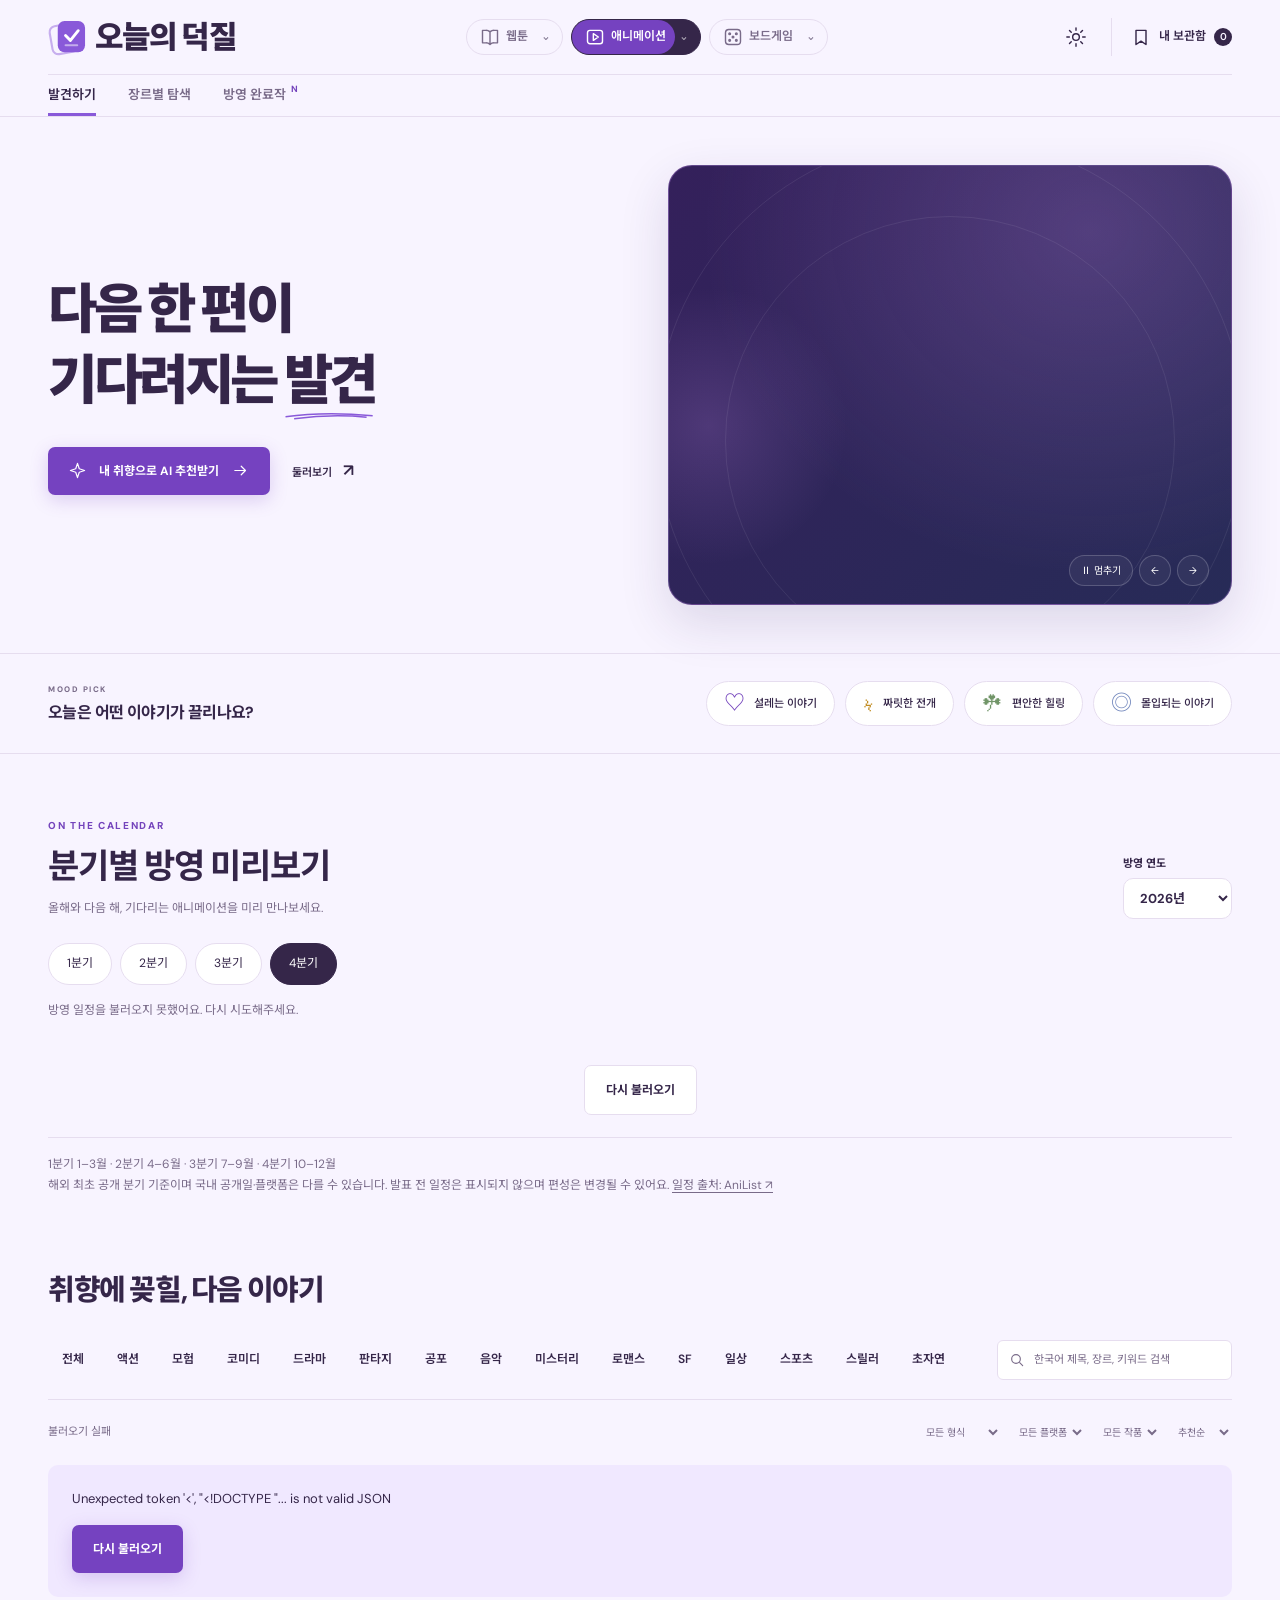
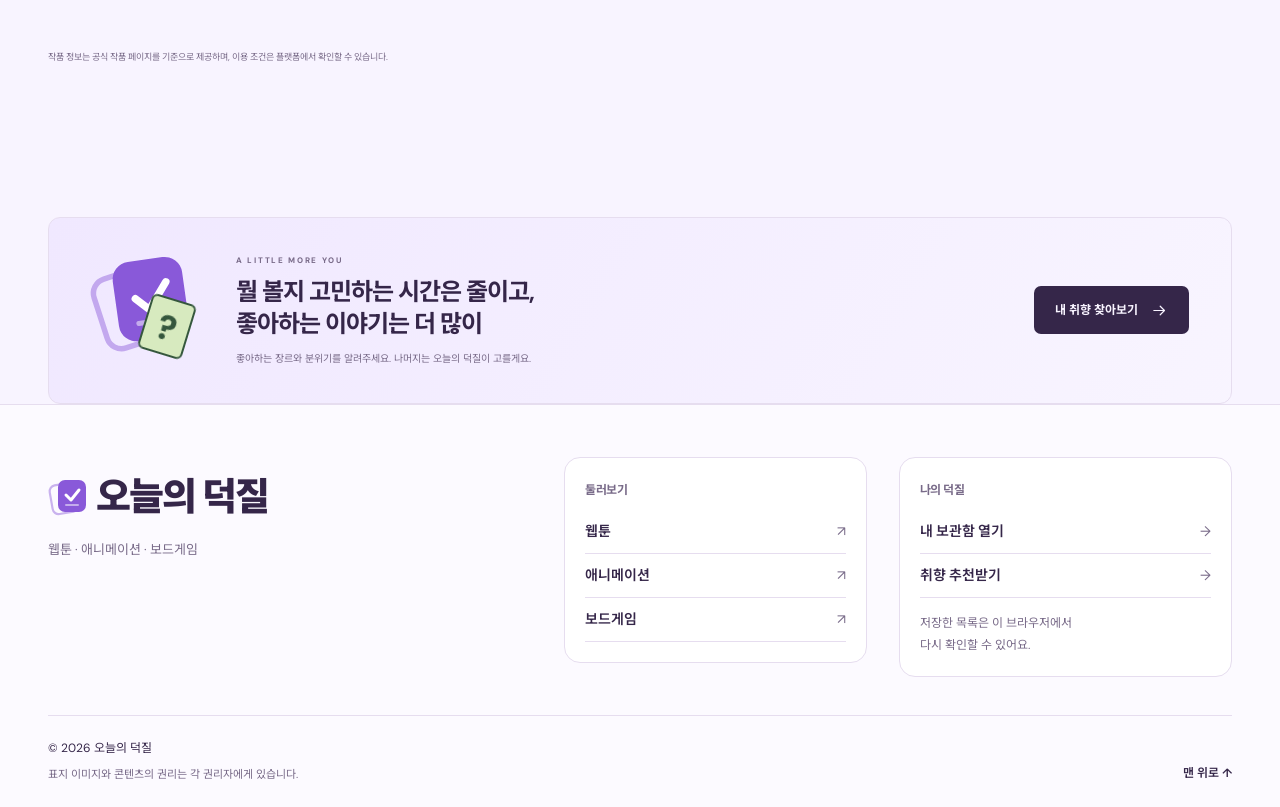
==== commit 44bc4c97: "feat: complete ToonPick discovery experience and QA updates" ====
--- a/anime/index.html
+++ b/anime/index.html
@@ -16,7 +16,7 @@
       href="https://fonts.googleapis.com/css2?family=DM+Sans:wght@400..1000&family=Noto+Sans+KR:wght@400..900&display=swap"
       rel="stylesheet"
     />
-    <link rel="stylesheet" href="/css/style.css" />
+    <link rel="stylesheet" href="/css/style.css" /><link rel="stylesheet" href="/css/anime-schedule.css" />
     <link rel="stylesheet" href="/css/dark-mode.css" />
     <link rel="stylesheet" href="/css/recommendation.css" />
     <link rel="stylesheet" href="/css/experience.css" />
@@ -24,6 +24,7 @@
     <script src="/js/storage.js" defer></script>
     <script src="/js/api.js" defer></script>
     <script src="/js/experience.js" defer></script>
+    <script src="/js/anime-schedule.js" defer></script>
     <script src="/js/app.js" defer></script>
   </head>
   <body class="anime-page">
@@ -42,6 +43,9 @@
       <symbol id="icon-arrow" viewBox="0 0 24 24">
         <path d="M4 12h15m-6-6 6 6-6 6" />
       </symbol>
+      <symbol id="icon-category-webtoon" viewBox="0 0 24 24"><path d="M12 5v15M3 4h4a7 7 0 0 1 5 2 7 7 0 0 1 5-2h4v15h-4a7 7 0 0 0-5 2 7 7 0 0 0-5-2H3Z" /></symbol>
+      <symbol id="icon-category-anime" viewBox="0 0 24 24"><rect x="3" y="4" width="18" height="16" rx="3" /><path d="m10 8 6 4-6 4Z" /></symbol>
+      <symbol id="icon-category-boardgame" viewBox="0 0 24 24"><rect x="3" y="3" width="18" height="18" rx="4" /><circle cx="8" cy="8" r="1" /><circle cx="16" cy="8" r="1" /><circle cx="12" cy="12" r="1" /><circle cx="8" cy="16" r="1" /><circle cx="16" cy="16" r="1" /></symbol>
       <symbol id="icon-search" viewBox="0 0 24 24">
         <circle cx="10.5" cy="10.5" r="6.5" />
         <path d="m16 16 4.5 4.5" />
@@ -67,6 +71,23 @@
         <a href="#hero" class="brand-logo" aria-label="오늘의 덕질 홈"
           ><svg class="brand-mark" viewBox="0 0 40 40" aria-hidden="true" focusable="false"><use href="#icon-brand" /></svg>오늘의 덕질</a
         >
+        <nav class="content-switch" aria-label="추천 분야">
+          <div class="content-menu">
+            <a href="/" class="content-link"><svg class="icon" aria-hidden="true"><use href="#icon-category-webtoon" /></svg>웹툰</a>
+            <button type="button" data-content-menu="webtoonMenu" aria-controls="webtoonMenu" aria-expanded="false" aria-label="웹툰 탐색 메뉴">⌄</button>
+            <div class="content-dropdown" id="webtoonMenu" hidden><a href="/?view=popular#featured">인기 웹툰</a><a href="/?view=finished#featured">완결 웹툰</a><a href="/?view=genre#featured">장르별 웹툰</a></div>
+          </div>
+          <div class="content-menu">
+            <a href="/anime" class="content-link active" aria-current="page"><svg class="icon" aria-hidden="true"><use href="#icon-category-anime" /></svg>애니메이션</a>
+            <button type="button" data-content-menu="animeMenu" aria-controls="animeMenu" aria-expanded="false" aria-label="애니메이션 탐색 메뉴">⌄</button>
+            <div class="content-dropdown" id="animeMenu" hidden><a href="/anime#animeSchedule">분기별 방영 일정</a><a href="/anime?view=popular#featured">인기 애니메이션</a><a href="/anime?view=finished#featured">방영 완료작</a><a href="/anime?view=genre#featured">장르별 애니메이션</a></div>
+          </div>
+          <div class="content-menu">
+            <a href="/boardgames" class="content-link"><svg class="icon" aria-hidden="true"><use href="#icon-category-boardgame" /></svg>보드게임</a>
+            <button type="button" data-content-menu="boardgameMenu" aria-controls="boardgameMenu" aria-expanded="false" aria-label="보드게임 탐색 메뉴">⌄</button>
+            <div class="content-dropdown" id="boardgameMenu" hidden><a href="/boardgames#featured">게임 둘러보기</a><a href="/boardgames?view=quick#featured">30분 게임</a><a href="/boardgames?view=genre#featured">유형별 게임</a></div>
+          </div>
+        </nav>
         <nav class="nav-menu" id="navMenu" aria-label="주 메뉴">
           <a href="#featured" class="nav-link active" data-view="all"
             >발견하기</a
@@ -94,11 +115,6 @@
         </div>
       </div>
     </header>
-    <nav class="container content-switch" aria-label="추천 분야">
-      <a href="/" class="content-link">웹툰</a>
-      <a href="/anime" class="content-link active" aria-current="page">애니메이션</a>
-      <a href="/boardgames" class="content-link">보드게임</a>
-    </nav>
     <main>
       <section
         class="container hero-section"
@@ -106,40 +122,28 @@
         aria-labelledby="heroTitle"
       >
         <div class="hero-copy">
-          <div class="eyebrow">
-            <span class="small-dot"></span> YOUR NEXT FAVORITE STORY
-          </div>
           <h1 id="heroTitle">
             다음 한 편이<br />기다려지는
             <span class="word-highlight"
               >발견<svg viewBox="0 0 180 15" aria-hidden="true">
                 <path d="M3 9Q80-2 175 7M20 13Q95 3 163 10" /></svg></span
-            ><span class="orange">.</span>
+            >
           </h1>
-          <p class="hero-desc">
-            수많은 이야기 속, 내 취향은 분명 있으니까.<br />오늘의 기분에 꼭
-            맞는 애니메이션을 오늘의 덕질에서 만나보세요.
-          </p>
           <div class="hero-cta-group">
             <button class="btn btn-primary" type="button" data-preferences>
               <svg class="icon"><use href="#icon-spark" /></svg> 내 취향으로 AI
               추천받기 <svg class="icon"><use href="#icon-arrow" /></svg>
             </button>
             <a class="text-link" href="#featured"
-              >먼저 둘러볼게요 <span>↗</span></a
-            >
-          </div>
-          <div class="hero-note">
-            <span class="mini-avatars"><i>덕</i><i>질</i><i>!</i></span
-            ><span>회원가입 없이 발견하고, 마음에 들면 저장하세요.</span>
+              >둘러보기 <span>↗</span></a
+            >
           </div>
         </div>
         <div class="hero-art" aria-label="다양한 장르의 애니메이션 큐레이션">
           <span class="art-orbit orbit-one"></span
           ><span class="art-orbit orbit-two"></span>
-          <div class="hero-stage-heading"><span class="hero-category" id="heroCategory">DISCOVER SOMETHING NEW</span><p id="heroTagline"></p></div>
           <div class="hero-deck" aria-live="off" role="group"></div>
-          <div class="hero-controls"><span class="hero-slide-caption" aria-hidden="true">한 장씩 발견 <b id="heroSlideNumber">01</b><small>좌우로 밀어보세요</small></span><div><button type="button" id="heroPlay" aria-pressed="false">Ⅱ 멈추기</button><button type="button" id="heroPrevious" aria-label="이전 작품 한 장 보기">←</button><button type="button" id="heroNext" aria-label="다음 작품 한 장 보기">→</button></div></div>
+          <div class="hero-controls"><div><button type="button" id="heroPlay" aria-pressed="false">Ⅱ 멈추기</button><button type="button" id="heroPrevious" aria-label="이전 작품 한 장 보기">←</button><button type="button" id="heroNext" aria-label="다음 작품 한 장 보기">→</button></div></div>
         </div>
       </section>
       <section class="mood-section" aria-labelledby="moodTitle">
@@ -155,7 +159,7 @@
               data-mood="설레는"
               aria-pressed="false"
             >
-              <span>♡</span> 심장이 간질간질
+              <span>♡</span> 설레는 이야기
             </button>
             <button
               class="mood-chip"
@@ -163,7 +167,7 @@
               data-mood="짜릿한"
               aria-pressed="false"
             >
-              <span>ϟ</span> 짜릿한 한 방
+              <span>ϟ</span> 짜릿한 전개
             </button>
             <button
               class="mood-chip"
@@ -171,7 +175,7 @@
               data-mood="힐링"
               aria-pressed="false"
             >
-              <span>☘</span> 잠깐의 힐링
+              <span>☘</span> 편안한 힐링
             </button>
             <button
               class="mood-chip"
@@ -179,10 +183,18 @@
               data-mood="몰입되는"
               aria-pressed="false"
             >
-              <span>◎</span> 멈출 수 없는 몰입
-            </button>
-          </div>
-        </div>
+              <span>◎</span> 몰입되는 이야기
+            </button>
+          </div>
+        </div>
+      </section>
+      <section class="container anime-schedule" id="animeSchedule" aria-labelledby="scheduleTitle">
+        <div class="schedule-heading"><div><span class="section-kicker orange">ON THE CALENDAR</span><h2 id="scheduleTitle">분기별 방영 미리보기</h2><p>올해와 다음 해, 기다리는 애니메이션을 미리 만나보세요.</p></div><label class="schedule-year" for="scheduleYear">방영 연도<select id="scheduleYear"></select></label></div>
+        <div class="schedule-quarters" role="group" aria-label="방영 분기"><button type="button" data-quarter="1" aria-pressed="false">1분기</button><button type="button" data-quarter="2" aria-pressed="false">2분기</button><button type="button" data-quarter="3" aria-pressed="false">3분기</button><button type="button" data-quarter="4" aria-pressed="false">4분기</button></div>
+        <p class="schedule-message" id="scheduleMessage" role="status" aria-live="polite">발표된 방영 일정을 확인하세요.</p>
+        <div class="schedule-grid" id="scheduleGrid" aria-busy="false"></div>
+        <div class="schedule-controls"><button class="btn btn-outline" type="button" id="scheduleRetry" hidden>다시 불러오기</button><button class="btn btn-outline" type="button" id="scheduleMore" hidden>방영 작품 더 보기</button></div>
+        <p class="schedule-note">1분기 1–3월 · 2분기 4–6월 · 3분기 7–9월 · 4분기 10–12월<br>해외 최초 공개 분기 기준이며 국내 공개일·플랫폼은 다를 수 있습니다. 발표 전 일정은 표시되지 않으며 편성은 변경될 수 있어요. <a id="scheduleSource" href="https://anilist.co/search/anime" target="_blank" rel="noopener noreferrer">일정 출처: AniList ↗</a></p>
       </section>
       <section
         class="container catalog-section"
@@ -192,7 +204,7 @@
         <div class="section-heading">
           <div>
             <h2 id="catalogTitle">
-              취향에 꽂힐, 다음 이야기<span class="orange">.</span>
+              취향에 꽂힐, 다음 이야기
             </h2>
             <p id="resultSummary">
               장르를 넘나드는 에디터의 추천을 만나보세요.
@@ -354,7 +366,7 @@
         <div class="banner-copy">
           <span class="section-kicker">A LITTLE MORE YOU</span>
           <h2>
-            뭘 볼지 고민하는 시간은 줄이고,<br />좋아하는 이야기는 더 많이.
+            뭘 볼지 고민하는 시간은 줄이고,<br />좋아하는 이야기는 더 많이
           </h2>
           <p>좋아하는 장르와 분위기를 알려주세요. 나머지는 오늘의 덕질이 고를게요.</p>
         </div>
@@ -362,44 +374,35 @@
           내 취향 찾아보기 <svg class="icon"><use href="#icon-arrow" /></svg>
         </button>
       </section>
-      <section class="container guide-section" id="guide">
-        <div class="guide-intro">
-          <span class="section-kicker">HOW WE PICK</span>
-          <h2>좋은 발견에는<br />이유가 있으니까.</h2>
-        </div>
-        <div class="guide-item">
-          <span>01 / TASTE</span>
-          <h3>지금의 취향을 담아서</h3>
-          <p>
-            자동 수집과 공식 검색으로 찾은 작품을 AI가 취향에 맞게 골라줘요.
-          </p>
-        </div>
-        <div class="guide-item">
-          <span>02 / DISCOVER</span>
-          <h3>마음이 가는 이야기로</h3>
-          <p>줄거리와 작품 정보를 살펴보고, 공식 플랫폼에서 감상하세요.</p>
-        </div>
-        <div class="guide-item">
-          <span>03 / COLLECT</span>
-          <h3>다음에 볼 나만의 한 컷</h3>
-          <p>마음에 들면 보관함에 쏙. 이 브라우저에 저장해 두고 다시 만나요.</p>
-        </div>
-      </section>
     </main>
     <footer class="footer">
       <div class="container footer-top">
+        <div class="footer-brand">
+          <a class="brand-logo" href="#hero" aria-label="오늘의 덕질 맨 위로">
+            <svg class="brand-mark" viewBox="0 0 40 40" aria-hidden="true" focusable="false"><use href="#icon-brand" /></svg>
+            <span>오늘의 덕질</span>
+          </a>
+          <p>웹툰 · 애니메이션 · 보드게임</p>
+        </div>
+        <nav class="footer-nav" aria-label="분야별 둘러보기">
+          <h2>둘러보기</h2>
+          <a href="/">웹툰 <span aria-hidden="true">↗</span></a>
+          <a href="/anime">애니메이션 <span aria-hidden="true">↗</span></a>
+          <a href="/boardgames">보드게임 <span aria-hidden="true">↗</span></a>
+        </nav>
+        <div class="footer-tools">
+          <h2>나의 덕질</h2>
+          <button type="button" class="footer-action" data-open-saved>내 보관함 열기 <span aria-hidden="true">→</span></button>
+          <button type="button" class="footer-action" data-preferences>취향 추천받기 <span aria-hidden="true">→</span></button>
+          <p>저장한 목록은 이 브라우저에서<br />다시 확인할 수 있어요.</p>
+        </div>
+      </div>
+      <div class="container footer-bottom">
         <div>
-          <a class="brand-logo" href="#hero"
-            ><svg class="brand-mark" viewBox="0 0 40 40" aria-hidden="true" focusable="false"><use href="#icon-brand" /></svg>오늘의 덕질</a
-          >
-          <p>취향의 발견, 다음 한 컷의 시작.</p>
-        </div>
-        <a href="#featured" class="text-link">오늘의 이야기 만나기 ↗</a>
-      </div>
-      <div class="container footer-bottom">
-        <span>© 2026 오늘의 덕질</span
-        ><span>작품 이미지와 콘텐츠의 권리는 각 저작권자에게 있습니다.</span
-        ><span>MADE FOR YOUR NEXT CHAPTER.</span>
+          <p class="footer-copyright">© 2026 오늘의 덕질</p>
+          <p class="footer-rights">표지 이미지와 콘텐츠의 권리는 각 권리자에게 있습니다.</p>
+        </div>
+        <a href="#hero" class="footer-backtop">맨 위로 ↑</a>
       </div>
     </footer>
     <dialog class="modal-box" id="detailModal" aria-labelledby="detailTitle">
@@ -610,7 +613,7 @@
       </div>
       <div class="pick-loading-copy">
         <p class="pick-eyebrow" id="pickLoadingEyebrow">FIND YOUR NEXT FAVORITE</p>
-        <h2 id="pickLoadingTitle"><span>다음 최애를</span><span>만나는 중<span class="pick-title-dot">.</span></span></h2>
+        <h2 id="pickLoadingTitle"><span>다음 최애를</span><span>만나는 중</span></h2>
         <p class="pick-loading-message" id="pickLoadingMessage" role="status" aria-live="polite" aria-atomic="true"></p>
         <div class="pick-loading-meta"><span class="pick-live"><i aria-hidden="true"></i>AI 추천 진행 중</span><span id="pickLoadingCount"></span><span id="pickLoadingElapsed" aria-hidden="true">0초 경과</span></div>
         <div class="pick-signal" aria-hidden="true"><i></i><i></i><i></i><i></i><i></i><i></i><i></i><i></i><i></i><i></i><i></i><i></i></div>
--- a/css/style.css
+++ b/css/style.css
@@ -14,12 +14,15 @@
 .content-switch {
   display: flex;
   gap: 8px;
-  padding-top: 16px;
-  padding-bottom: 0;
+  grid-column: 2;
+  grid-row: 1;
+  justify-self: center;
 }
 .content-link {
-  border: 1px solid var(--line);
-  padding: 7px 17px;
+  display: inline-flex;
+  align-items: center;
+  gap: 6px;
+  padding: 7px 9px 7px 13px;
   border-radius: 100px;
   color: var(--muted);
   font-size: 12px;
@@ -30,6 +33,45 @@
   color: var(--surface);
   border-color: var(--ink);
 }
+.content-menu { position: relative; display: flex; align-items: stretch; border: 1px solid var(--line); border-radius: 100px; white-space: nowrap; }
+.content-menu:has(.active) { background: var(--ink); color: var(--surface); border-color: var(--ink); }
+.content-menu > button { width: 25px; padding: 0 7px 3px 0; background: transparent; color: inherit; border: 0; border-radius: 0 100px 100px 0; cursor: pointer; }
+.content-dropdown { position: absolute; top: calc(100% + 8px); left: 0; display: grid; min-width: 175px; padding: 6px; background: var(--surface); color: var(--ink); border: 1px solid var(--line); border-radius: 12px; box-shadow: 0 10px 30px #0002; z-index: 20; }
+.content-dropdown[hidden] { display: none; }
+.content-menu:last-child .content-dropdown { left: auto; right: 0; }
+.content-dropdown a { padding: 11px 12px; border-radius: 7px; font-size: 13px; }
+.content-dropdown a:hover, .content-dropdown a:focus-visible { background: var(--soft); color: var(--orange-text); }
+.platform-link { display: inline-flex; align-items: center; gap: 4px; }
+.platform-link:hover { text-decoration: underline; }
+@media (prefers-reduced-motion: no-preference) {
+  .word-highlight { animation: discovery-sway 3.2s steps(2, end) infinite; transform-origin: 50% 80%; }
+  .hero-cta-group .btn .icon:last-child { animation: discovery-nudge 2.4s ease-out infinite; }
+  .mood-chip { animation: discovery-wave 2.8s cubic-bezier(.2,.8,.3,1) infinite; }
+  .mood-chip:nth-child(2) { animation-delay: .2s; }
+  .mood-chip:nth-child(3) { animation-delay: .4s; }
+  .mood-chip:nth-child(4) { animation-delay: .6s; }
+  .mood-chip:hover, .mood-chip:focus-visible { animation-play-state: paused; }
+}
+@keyframes discovery-sway {
+  0%, 12%, 32%, 100% { transform: rotate(0) scale(1); }
+  16% { transform: rotate(-3deg) scale(1.035); }
+  20% { transform: rotate(2deg) scale(1.015); }
+  24% { transform: rotate(-1deg) scale(1.025); }
+  28% { transform: rotate(1deg) scale(1); }
+}
+@keyframes discovery-nudge {
+  0%, 50%, 84%, 100% { transform: translateX(0); }
+  60% { transform: translateX(7px); }
+  67% { transform: translateX(-2px); }
+  75% { transform: translateX(3px); }
+}
+@keyframes discovery-wave {
+  0%, 10%, 27%, 42%, 100% { transform: translateY(0); }
+  20% { transform: translateY(-9px); }
+  34% { transform: translateY(-4px); }
+}
+.anime-page .detail-actions { display: flex; flex-wrap: wrap; gap: 10px; }
+.anime-page .detail-actions .btn { flex: 1 1 160px; }
 .anime-page .hero-art {
   background-color: #303d58;
 }
@@ -102,7 +144,7 @@
 }
 html {
   scroll-behavior: smooth;
-  scroll-padding-top: 110px;
+  scroll-padding-top: 132px;
 }
 body {
   margin: 0;
@@ -234,7 +276,7 @@
   margin-bottom: 10px;
 }
 .navbar {
-  height: 90px;
+  height: auto;
   border-bottom: 1px solid var(--line);
   background: var(--page);
   position: sticky;
@@ -242,10 +284,12 @@
   z-index: 10;
 }
 .nav-container {
-  display: flex;
-  align-items: center;
-  height: 100%;
-  gap: 62px;
+  display: grid;
+  grid-template-columns: auto 1fr auto;
+  grid-template-rows: 74px 42px;
+  align-items: center;
+  height: auto;
+  gap: 0 28px;
 }
 .brand-logo {
   display: inline-flex;
@@ -268,11 +312,15 @@
 }
 .nav-menu {
   display: flex;
-  align-items: center;
+  grid-column: 1 / -1;
+  grid-row: 2;
+  align-items: center;
+  height: 100%;
+  border-top: 1px solid var(--line);
   gap: 32px;
 }
 .nav-link {
-  height: 90px;
+  height: 100%;
   display: flex;
   align-items: center;
   font-size: 13px;
@@ -303,6 +351,8 @@
 }
 .nav-actions {
   display: flex;
+  grid-column: 3;
+  grid-row: 1;
   align-items: center;
   gap: 17px;
   margin-left: auto;
@@ -678,7 +728,33 @@
 }
 .platforms-section {
   padding-top: 38px;
-}
+  padding-bottom: 56px;
+}
+.platforms-toggle {
+  display: flex;
+  align-items: center;
+  justify-content: space-between;
+  gap: 20px;
+  list-style: none;
+  cursor: pointer;
+}
+.platforms-toggle::-webkit-details-marker { display: none; }
+.platforms-toggle p { margin-top: 8px; color: var(--muted); font-size: 12px; }
+.platforms-toggle:focus-visible { outline: 2px solid var(--orange-text); outline-offset: 6px; }
+.platforms-toggle-label {
+  display: flex;
+  align-items: center;
+  gap: 10px;
+  flex-shrink: 0;
+  color: var(--orange-text);
+  font-size: 12px;
+  font-weight: 700;
+}
+.platforms-hide,
+.platforms-disclosure[open] .platforms-show { display: none; }
+.platforms-disclosure[open] .platforms-hide { display: inline; }
+.platforms-disclosure[open] .platforms-toggle-label > [aria-hidden] { transform: rotate(180deg); }
+.platforms-disclosure[open] .platform-directory { margin-top: 24px; }
 .platforms-section .section-heading {
   margin-bottom: 20px;
 }
@@ -710,6 +786,8 @@
 .platform-card strong span {
   color: var(--muted);
 }
+.platform-card .platform-name { min-width: 0; flex: 1; color: var(--ink); }
+.platform-logo { width: 32px; height: 32px; object-fit: contain; border-radius: 7px; margin-bottom: 14px; }
 .platform-state,
 .platform-card small {
   display: block;
@@ -1656,7 +1734,7 @@
     width: calc(100% - 64px);
   }
   .nav-container {
-    gap: 36px;
+    column-gap: 36px;
   }
   .nav-menu {
     gap: 22px;
@@ -1717,8 +1795,16 @@
 }
 @media (max-width: 960px) {
   .nav-container {
-    gap: 25px;
-  }
+    column-gap: 18px;
+    grid-template-columns: 1fr auto;
+    grid-template-rows: 64px 44px 40px;
+  }
+  html { scroll-padding-top: 164px; }
+  .content-switch { grid-column: 1 / -1; grid-row: 2; justify-self: start; }
+  .nav-menu { grid-row: 3; }
+  .nav-actions { grid-column: 2; }
+  .content-link { padding: 7px 9px; font-size: 12px; }
+  .nav-actions .saved-button > span:not(.saved-count) { display: none; }
   .brand-logo {
     font-size: 28px;
   }
@@ -1855,19 +1941,26 @@
 }
 @media (max-width: 650px) {
   html {
-    scroll-padding-top: 105px;
+    scroll-padding-top: 154px;
   }
   .container {
     width: calc(100% - 36px);
   }
   .navbar {
-    height: 102px;
+    height: auto;
   }
   .nav-container {
-    height: 59px;
-    gap: 8px;
+    height: auto;
+    grid-template-columns: 1fr auto;
+    grid-template-rows: 58px 42px 38px;
+    gap: 0 8px;
     position: relative;
   }
+  .content-switch { grid-column: 1 / -1; grid-row: 2; justify-self: start; }
+  .content-switch { gap: 4px; }
+  .content-link { padding: 6px; gap: 4px; font-size: 11px; }
+  .content-link .icon { width: 14px; height: 14px; }
+  .content-menu > button { width: 18px; padding-right: 4px; }
   .brand-logo {
     font-size: 26px;
   }
@@ -1875,18 +1968,18 @@
     font-size: 31px;
   }
   .nav-menu {
-    position: absolute;
-    top: 59px;
-    height: 43px;
-    left: 0;
+    position: static;
+    grid-row: 3;
+    height: 100%;
     gap: 27px;
     width: 100%;
   }
   .nav-link {
-    height: 43px;
+    height: 100%;
     font-size: 11px;
   }
   .nav-actions {
+    grid-column: 2;
     gap: 8px;
   }
   .saved-button {
--- a/css/anime-schedule.css
+++ b/css/anime-schedule.css
@@ -0,0 +1,33 @@
+.anime-schedule { padding-top: 64px; padding-bottom: 20px; }
+.schedule-heading { display: flex; align-items: end; justify-content: space-between; gap: 20px; }
+.schedule-heading h2 { margin: 8px 0; font-size: clamp(24px, 3vw, 34px); letter-spacing: -1px; }
+.schedule-heading p, .schedule-note { color: var(--muted); font-size: 12px; line-height: 1.8; }
+.schedule-year { display: grid; gap: 6px; font-size: 11px; font-weight: 700; flex-shrink: 0; }
+.schedule-year select { background: var(--surface); color: var(--ink); border: 1px solid var(--line); border-radius: 10px; padding: 10px 30px 10px 12px; font: inherit; font-size: 13px; }
+.schedule-quarters { display: flex; gap: 8px; margin: 24px 0 16px; }
+.schedule-quarters button { padding: 10px 18px; border: 1px solid var(--line); border-radius: 100px; background: var(--surface); color: var(--ink); font: inherit; font-size: 12px; cursor: pointer; }
+.schedule-quarters button[aria-pressed="true"] { background: var(--ink); color: var(--surface); border-color: var(--ink); }
+.schedule-message { min-height: 24px; font-size: 12px; color: var(--muted); margin-bottom: 16px; }
+.schedule-grid { display: grid; grid-template-columns: repeat(4, minmax(0, 1fr)); gap: 24px 20px; }
+.schedule-card { min-width: 0; }
+.schedule-card a { display: block; border-radius: 12px; }
+.schedule-card a:focus-visible { outline: 2px solid var(--orange); outline-offset: 5px; }
+.schedule-art { position: relative; overflow: hidden; border-radius: 12px; aspect-ratio: 3 / 4; background: var(--soft); }
+.schedule-art img { width: 100%; height: 100%; object-fit: cover; }
+.schedule-art > span { position: absolute; left: 10px; bottom: 10px; padding: 5px 8px; border-radius: 6px; background: #151b25e8; color: #fff; font-size: 10px; }
+.schedule-card h3 { font-size: 14px; line-height: 1.6; margin: 12px 0 6px; overflow-wrap: anywhere; }
+.schedule-card p, .schedule-card small { color: var(--muted); font-size: 11px; line-height: 1.8; }
+.schedule-controls { display: flex; justify-content: center; gap: 10px; margin-top: 24px; }
+.schedule-controls [hidden] { display: none; }
+.schedule-note { margin-top: 22px; padding-top: 16px; border-top: 1px solid var(--line); }
+.schedule-note a { text-decoration: underline; text-underline-offset: 3px; }
+@media (max-width: 960px) { .schedule-grid { grid-template-columns: repeat(3, minmax(0, 1fr)); } }
+@media (max-width: 650px) {
+  .anime-schedule { padding-top: 42px; }
+  .schedule-heading { align-items: start; flex-wrap: wrap; gap: 14px; }
+  .schedule-year { display: flex; align-items: center; gap: 10px; }
+  .schedule-quarters { gap: 6px; }
+  .schedule-quarters button { flex: 1; padding: 10px 0; }
+  .schedule-grid { grid-template-columns: repeat(2, minmax(0, 1fr)); gap: 22px 14px; }
+  .schedule-card h3 { font-size: 12px; }
+}
--- a/css/recommendation.css
+++ b/css/recommendation.css
@@ -108,9 +108,6 @@
 }
 .pick-loading h2 > span {
   display: block;
-}
-.pick-title-dot {
-  color: var(--pick-accent);
 }
 .pick-loading-message {
   min-height: 46px;
--- a/css/experience.css
+++ b/css/experience.css
@@ -181,30 +181,6 @@
   left: -2.5%;
   top: -30px;
 }
-.hero-stage-heading {
-  position: absolute;
-  z-index: 4;
-  left: 26px;
-  right: 26px;
-  top: 22px;
-  pointer-events: none;
-}
-.hero-category {
-  display: block;
-  color: var(--hero-highlight);
-  font-size: 8px;
-  letter-spacing: 2.6px;
-  font-weight: 800;
-  margin-bottom: 7px;
-}
-#heroTagline {
-  color: #f1f4ff;
-  font-size: 12px;
-  line-height: 1.6;
-  margin: 0;
-  text-wrap: balance;
-  min-height: 20px;
-}
 .hero-deck {
   position: absolute;
   inset: 0;
@@ -257,22 +233,13 @@
   z-index: 5;
   display: flex;
   align-items: center;
-  justify-content: space-between;
+  justify-content: flex-end;
   gap: 10px;
   color: #dae6f6;
 }
 .hero-controls > div {
   display: flex;
   gap: 6px;
-}
-.hero-slide-caption {
-  font-size: 7px;
-  letter-spacing: 1.7px;
-}
-.hero-slide-caption b {
-  color: var(--hero-highlight);
-  font-size: 10px;
-  margin-left: 5px;
 }
 .hero-controls button {
   border: 1px solid #ffffff30;
@@ -382,10 +349,6 @@
     height: 229px;
     top: 100px;
   }
-  .hero-slide-caption {
-    font-size: 6px;
-    letter-spacing: 0.5px;
-  }
   .hero-controls {
     left: 15px;
     right: 15px;
@@ -410,18 +373,6 @@
   body .hero-art {
     height: 335px;
     border-radius: 19px;
-  }
-  .hero-stage-heading {
-    left: 18px;
-    right: 18px;
-    top: 17px;
-  }
-  #heroTagline {
-    font-size: 10px;
-  }
-  .hero-category {
-    font-size: 7px;
-    letter-spacing: 2px;
   }
   .hero-art .hero-cover {
     top: 111px;
@@ -446,10 +397,6 @@
     padding: 6px 8px;
     font-size: 9px;
   }
-  .hero-slide-caption {
-    font-size: 6px;
-    letter-spacing: 0.6px;
-  }
 }
 @media (prefers-reduced-motion: reduce) {
   [data-reveal="pending"] {
@@ -474,9 +421,8 @@
 
 /* Each snap point is one real card; scroll position continuously controls the fan. */
 .hero-art .hero-deck {
-  inset: 101px 18px 67px;
+  inset: 18px 12px 62px;
   display: flex;
-  padding-inline: var(--_hero-inset, 0px);
   overflow-x: auto;
   overflow-y: hidden;
   scroll-snap-type: x mandatory;
@@ -487,8 +433,21 @@
   border-radius: 12px;
 }
 .hero-deck::-webkit-scrollbar { display: none; }
+.hero-art .hero-deck,
+.hero-art .hero-deck .hero-cover {
+  cursor: grab;
+  user-select: none;
+}
+.hero-art .hero-deck.is-dragging,
+.hero-art .hero-deck.is-dragging .hero-cover { cursor: grabbing; }
+.hero-deck::before,
+.hero-deck::after {
+  content: "";
+  flex: 0 0 var(--_hero-inset, 0px);
+  pointer-events: none;
+}
 .hero-page {
-  flex: 0 0 var(--_hero-step, 22%);
+  flex: 0 0 var(--_hero-step, 26%);
   min-width: 0;
   position: relative;
   isolation: isolate;
@@ -526,13 +485,19 @@
   font-size: 12px;
   opacity: var(--_caption-opacity, 0);
 }
-.hero-slide-caption small { display: block; font-size: 8px; letter-spacing: 0; opacity: .7; margin-top: 4px; }
+.boardgame-page .hero-deck { container-type: size; }
+.boardgame-page .hero-art .hero-page .hero-cover {
+  box-sizing: content-box;
+  width: min(var(--_hero-card-width, 200px), calc(93cqh * var(--_cover-aspect, 1)));
+  height: auto;
+  aspect-ratio: var(--_cover-aspect, 1);
+}
 .hero-controls button:disabled { opacity: .35; cursor: default; }
 .platform-mark[data-platform="laftel"] { background: #7951ce; color: #fff; }
 .platform-mark[data-platform="netflix"] { background: #c71126; color: #fff; }
 .hero-deck:focus-visible { outline: 2px solid var(--hero-highlight); outline-offset: 3px; }
 @media (max-width: 480px) {
-  .hero-art .hero-deck { inset: 86px 12px 64px; }
+  .hero-art .hero-deck { inset: 16px 10px 60px; }
   .hero-art .hero-page .hero-cover span {
     padding-bottom: 10px;
     font-size: 10px;
@@ -546,3 +511,77 @@
 @media (prefers-reduced-motion: reduce) {
   .hero-art .hero-page .hero-cover { transition: none; }
 }
+
+/* Footer navigation uses the same type, rules, and palette as the catalogue. */
+.footer {
+  padding: 52px 0 24px;
+  background: color-mix(in srgb, var(--surface) 55%, var(--page));
+}
+.footer .footer-top {
+  display: grid;
+  grid-template-columns: minmax(0, 1.6fr) minmax(180px, 1fr) minmax(200px, 1.1fr);
+  align-items: start;
+  gap: 32px;
+  padding-bottom: 38px;
+}
+.footer .footer-brand { padding-top: 20px; }
+.footer-nav,
+.footer-tools { padding: 20px; border: 1px solid var(--line); border-radius: 16px; background: var(--surface); }
+.footer .footer-brand .brand-logo { font-size: clamp(28px, 3vw, 38px); letter-spacing: -1.8px; }
+.footer .footer-brand .brand-mark { font-size: 40px; }
+.footer .footer-brand > p { margin-top: 16px; font-size: 13px; line-height: 1.7; }
+.footer-nav h2,
+.footer-tools h2 { margin: 4px 0 12px; font-size: 12px; font-weight: 700; color: var(--muted); }
+.footer-nav a,
+.footer-action {
+  display: flex;
+  align-items: center;
+  justify-content: space-between;
+  gap: 12px;
+  min-height: 44px;
+  width: 100%;
+  padding: 9px 0;
+  border: 0;
+  border-bottom: 1px solid var(--line);
+  border-radius: 0;
+  background: transparent;
+  color: var(--ink);
+  font-size: 14px;
+  font-weight: 600;
+  line-height: 1.6;
+  text-align: left;
+  cursor: pointer;
+}
+.footer-nav a span,
+.footer-action span { color: var(--muted); font-weight: 400; }
+.footer-nav a:hover,
+.footer-action:hover,
+.footer-backtop:hover { color: var(--orange-text); }
+.footer a:focus-visible,
+.footer button:focus-visible { outline: 2px solid var(--orange-text); outline-offset: 4px; }
+.footer .footer-tools > p { margin-top: 15px; font-size: 12px; line-height: 1.8; color: var(--muted); }
+.footer .footer-bottom {
+  display: grid;
+  grid-template-columns: minmax(0, 1fr) auto;
+  align-items: end;
+  gap: 24px;
+  padding-top: 22px;
+  font-size: 12px;
+  line-height: 1.7;
+}
+.footer-copyright { color: var(--ink); }
+.footer-rights { margin-top: 6px; font-size: 11px; color: var(--muted); }
+.footer-backtop { color: var(--ink); font-size: 12px; font-weight: 600; white-space: nowrap; }
+@media (max-width: 700px) {
+  .footer { padding-top: 36px; }
+  .footer .footer-top { grid-template-columns: repeat(2, minmax(0, 1fr)); gap: 28px; padding-bottom: 28px; }
+  .footer-brand { grid-column: 1 / -1; padding-top: 0; }
+  .footer .footer-brand .brand-logo { font-size: 30px; }
+  .footer .footer-brand .brand-mark { font-size: 34px; }
+  .footer .footer-brand > p { margin-top: 12px; font-size: 12px; }
+  .footer-nav a,
+  .footer-action { font-size: 13px; }
+  .footer .footer-bottom { gap: 18px; }
+}
+
+.boardgame-page .mood-container { justify-content: flex-start; }
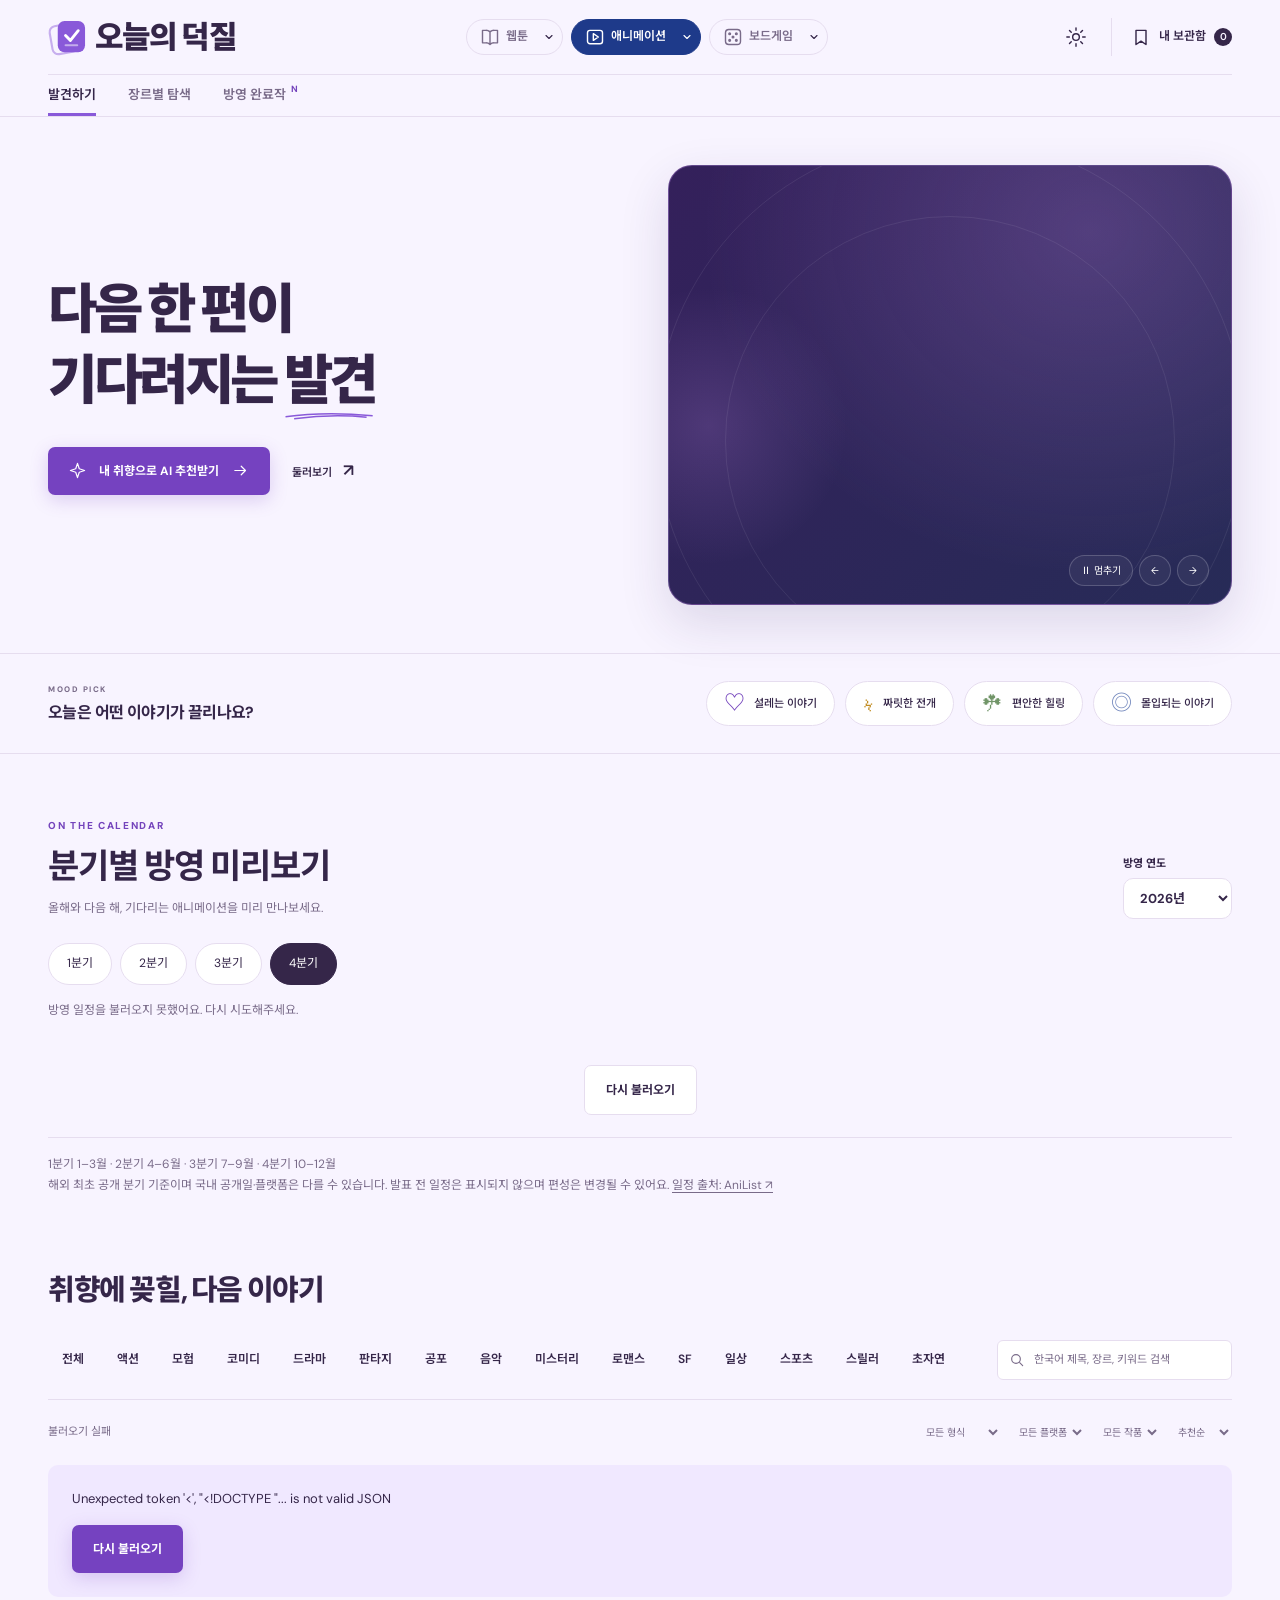
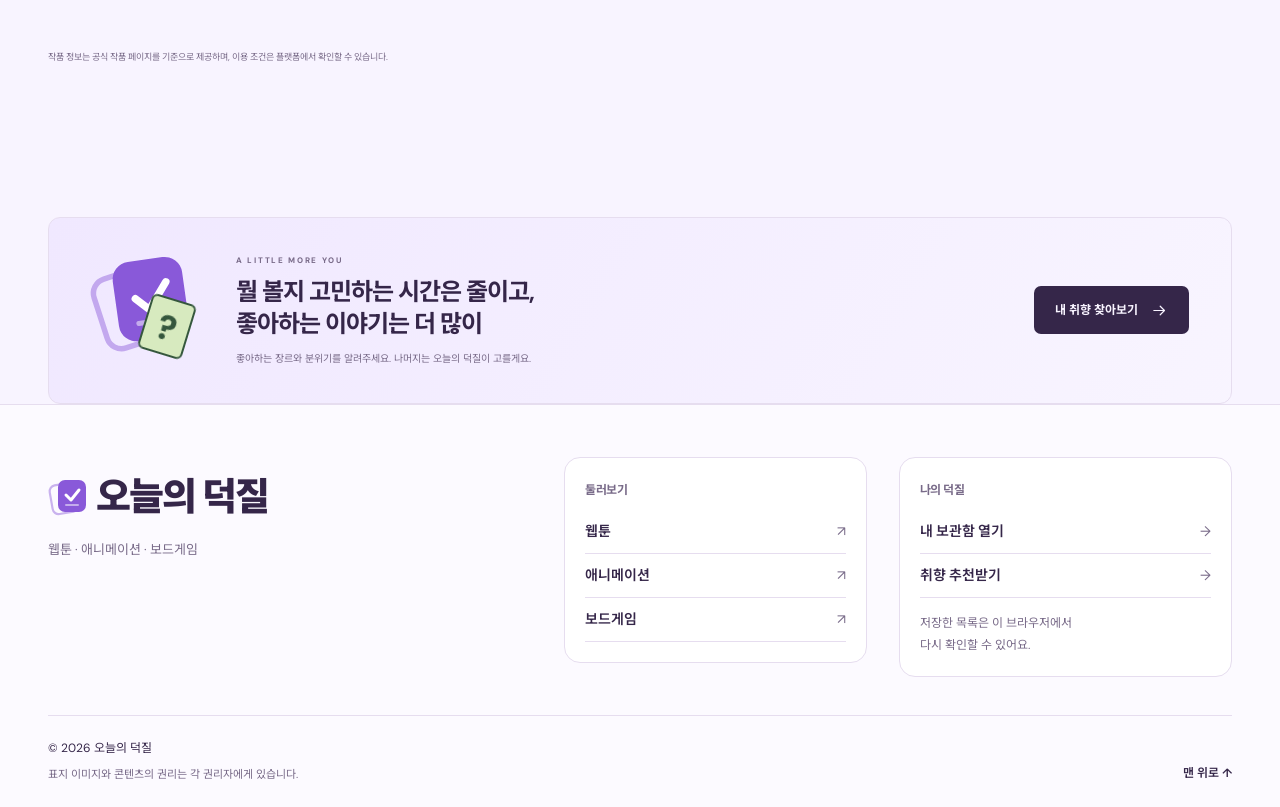
==== commit 645d0cc9: "fix: resolve QA navigation, menu styling and Korean seasonal titles" ====
--- a/anime/index.html
+++ b/anime/index.html
@@ -74,25 +74,25 @@
         <nav class="content-switch" aria-label="추천 분야">
           <div class="content-menu">
             <a href="/" class="content-link"><svg class="icon" aria-hidden="true"><use href="#icon-category-webtoon" /></svg>웹툰</a>
-            <button type="button" data-content-menu="webtoonMenu" aria-controls="webtoonMenu" aria-expanded="false" aria-label="웹툰 탐색 메뉴">⌄</button>
-            <div class="content-dropdown" id="webtoonMenu" hidden><a href="/?view=popular#featured">인기 웹툰</a><a href="/?view=finished#featured">완결 웹툰</a><a href="/?view=genre#featured">장르별 웹툰</a></div>
+            <button type="button" data-content-menu="webtoonMenu" aria-controls="webtoonMenu" aria-expanded="false" aria-label="웹툰 탐색 메뉴"><svg class="content-chevron" viewBox="0 0 16 16" aria-hidden="true"><path d="m4 6 4 4 4-4" fill="none" stroke="currentColor" stroke-width="1.5" stroke-linecap="round" stroke-linejoin="round" /></svg></button>
+            <div class="content-dropdown" id="webtoonMenu" hidden><a href="/?view=popular#featured">인기 웹툰</a><a href="/?view=finished#featured">완결 웹툰</a><a href="/?view=genre#genreTabs">장르별 웹툰</a></div>
           </div>
           <div class="content-menu">
             <a href="/anime" class="content-link active" aria-current="page"><svg class="icon" aria-hidden="true"><use href="#icon-category-anime" /></svg>애니메이션</a>
-            <button type="button" data-content-menu="animeMenu" aria-controls="animeMenu" aria-expanded="false" aria-label="애니메이션 탐색 메뉴">⌄</button>
-            <div class="content-dropdown" id="animeMenu" hidden><a href="/anime#animeSchedule">분기별 방영 일정</a><a href="/anime?view=popular#featured">인기 애니메이션</a><a href="/anime?view=finished#featured">방영 완료작</a><a href="/anime?view=genre#featured">장르별 애니메이션</a></div>
+            <button type="button" data-content-menu="animeMenu" aria-controls="animeMenu" aria-expanded="false" aria-label="애니메이션 탐색 메뉴"><svg class="content-chevron" viewBox="0 0 16 16" aria-hidden="true"><path d="m4 6 4 4 4-4" fill="none" stroke="currentColor" stroke-width="1.5" stroke-linecap="round" stroke-linejoin="round" /></svg></button>
+            <div class="content-dropdown" id="animeMenu" hidden><a href="/anime#animeSchedule">분기별 방영 일정</a><a href="/anime?view=popular#featured">인기 애니메이션</a><a href="/anime?view=finished#featured">방영 완료작</a><a href="/anime?view=genre#genreTabs">장르별 애니메이션</a></div>
           </div>
           <div class="content-menu">
             <a href="/boardgames" class="content-link"><svg class="icon" aria-hidden="true"><use href="#icon-category-boardgame" /></svg>보드게임</a>
-            <button type="button" data-content-menu="boardgameMenu" aria-controls="boardgameMenu" aria-expanded="false" aria-label="보드게임 탐색 메뉴">⌄</button>
-            <div class="content-dropdown" id="boardgameMenu" hidden><a href="/boardgames#featured">게임 둘러보기</a><a href="/boardgames?view=quick#featured">30분 게임</a><a href="/boardgames?view=genre#featured">유형별 게임</a></div>
+            <button type="button" data-content-menu="boardgameMenu" aria-controls="boardgameMenu" aria-expanded="false" aria-label="보드게임 탐색 메뉴"><svg class="content-chevron" viewBox="0 0 16 16" aria-hidden="true"><path d="m4 6 4 4 4-4" fill="none" stroke="currentColor" stroke-width="1.5" stroke-linecap="round" stroke-linejoin="round" /></svg></button>
+            <div class="content-dropdown" id="boardgameMenu" hidden><a href="/boardgames#featured">게임 둘러보기</a><a href="/boardgames?view=quick#featured">30분 게임</a><a href="/boardgames?view=genre#genreTabs">유형별 게임</a></div>
           </div>
         </nav>
         <nav class="nav-menu" id="navMenu" aria-label="주 메뉴">
           <a href="#featured" class="nav-link active" data-view="all"
             >발견하기</a
           >
-          <a href="#featured" class="nav-link" data-view="genre">장르별 탐색</a>
+          <a href="#genreTabs" class="nav-link" data-view="genre">장르별 탐색</a>
           <a href="#featured" class="nav-link" data-view="finished"
             >방영 완료작 <span class="nav-new">N</span></a
           >
--- a/css/style.css
+++ b/css/style.css
@@ -35,7 +35,7 @@
 }
 .content-menu { position: relative; display: flex; align-items: stretch; border: 1px solid var(--line); border-radius: 100px; white-space: nowrap; }
 .content-menu:has(.active) { background: var(--ink); color: var(--surface); border-color: var(--ink); }
-.content-menu > button { width: 25px; padding: 0 7px 3px 0; background: transparent; color: inherit; border: 0; border-radius: 0 100px 100px 0; cursor: pointer; }
+.content-menu > button { display: inline-flex; align-items: center; justify-content: center; width: 25px; padding: 0; background: transparent; color: inherit; border: 0; border-radius: 0 100px 100px 0; cursor: pointer; }
 .content-dropdown { position: absolute; top: calc(100% + 8px); left: 0; display: grid; min-width: 175px; padding: 6px; background: var(--surface); color: var(--ink); border: 1px solid var(--line); border-radius: 12px; box-shadow: 0 10px 30px #0002; z-index: 20; }
 .content-dropdown[hidden] { display: none; }
 .content-menu:last-child .content-dropdown { left: auto; right: 0; }
@@ -44,7 +44,7 @@
 .platform-link { display: inline-flex; align-items: center; gap: 4px; }
 .platform-link:hover { text-decoration: underline; }
 @media (prefers-reduced-motion: no-preference) {
-  .word-highlight { animation: discovery-sway 3.2s steps(2, end) infinite; transform-origin: 50% 80%; }
+  .word-highlight { animation: discovery-sway 1.6s steps(1, end) infinite; transform-origin: 50% 80%; }
   .hero-cta-group .btn .icon:last-child { animation: discovery-nudge 2.4s ease-out infinite; }
   .mood-chip { animation: discovery-wave 2.8s cubic-bezier(.2,.8,.3,1) infinite; }
   .mood-chip:nth-child(2) { animation-delay: .2s; }
@@ -53,11 +53,9 @@
   .mood-chip:hover, .mood-chip:focus-visible { animation-play-state: paused; }
 }
 @keyframes discovery-sway {
-  0%, 12%, 32%, 100% { transform: rotate(0) scale(1); }
-  16% { transform: rotate(-3deg) scale(1.035); }
-  20% { transform: rotate(2deg) scale(1.015); }
-  24% { transform: rotate(-1deg) scale(1.025); }
-  28% { transform: rotate(1deg) scale(1); }
+  0%, 100% { transform: rotate(-3deg); }
+  25%, 75% { transform: rotate(0); }
+  50% { transform: rotate(3deg); }
 }
 @keyframes discovery-nudge {
   0%, 50%, 84%, 100% { transform: translateX(0); }
@@ -1960,7 +1958,7 @@
   .content-switch { gap: 4px; }
   .content-link { padding: 6px; gap: 4px; font-size: 11px; }
   .content-link .icon { width: 14px; height: 14px; }
-  .content-menu > button { width: 18px; padding-right: 4px; }
+  .content-menu > button { width: 18px; padding: 0; }
   .brand-logo {
     font-size: 26px;
   }
--- a/css/experience.css
+++ b/css/experience.css
@@ -584,4 +584,18 @@
   .footer .footer-bottom { gap: 18px; }
 }
 
-.boardgame-page .mood-container { justify-content: flex-start; }
+
+.catalog-section[data-view="genre"] .genre-tabs {
+  flex-wrap: wrap;
+  width: 100%;
+  margin-right: 0;
+  padding: 14px;
+  overflow: visible;
+  border: 1px solid var(--line);
+  border-radius: 10px;
+  background: var(--surface);
+}
+
+.content-chevron { display: block; width: 12px; height: 12px; }
+body .content-menu:has(.content-link.active) { background: #1e3a8a; border-color: #1e3a8a; color: #fff; }
+body .content-menu .content-link.active { background: transparent; border-color: transparent; color: inherit; }
